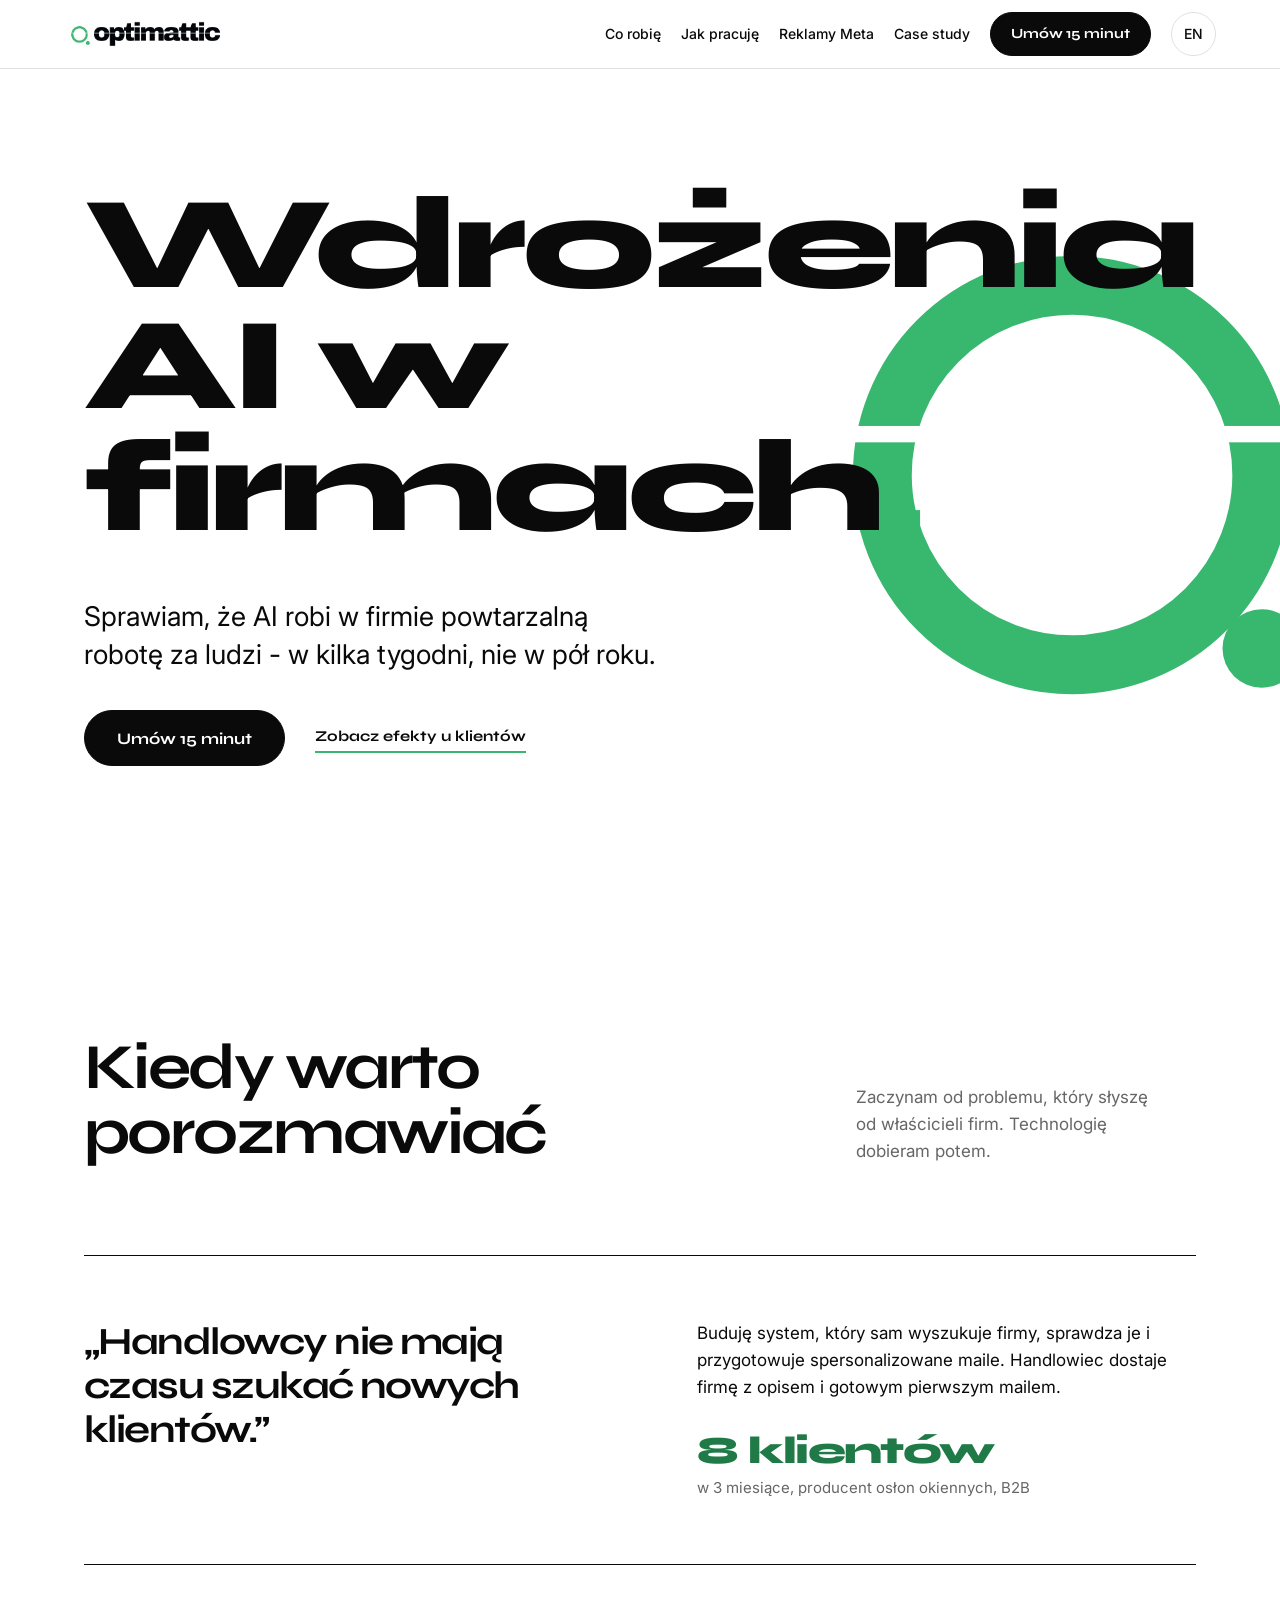
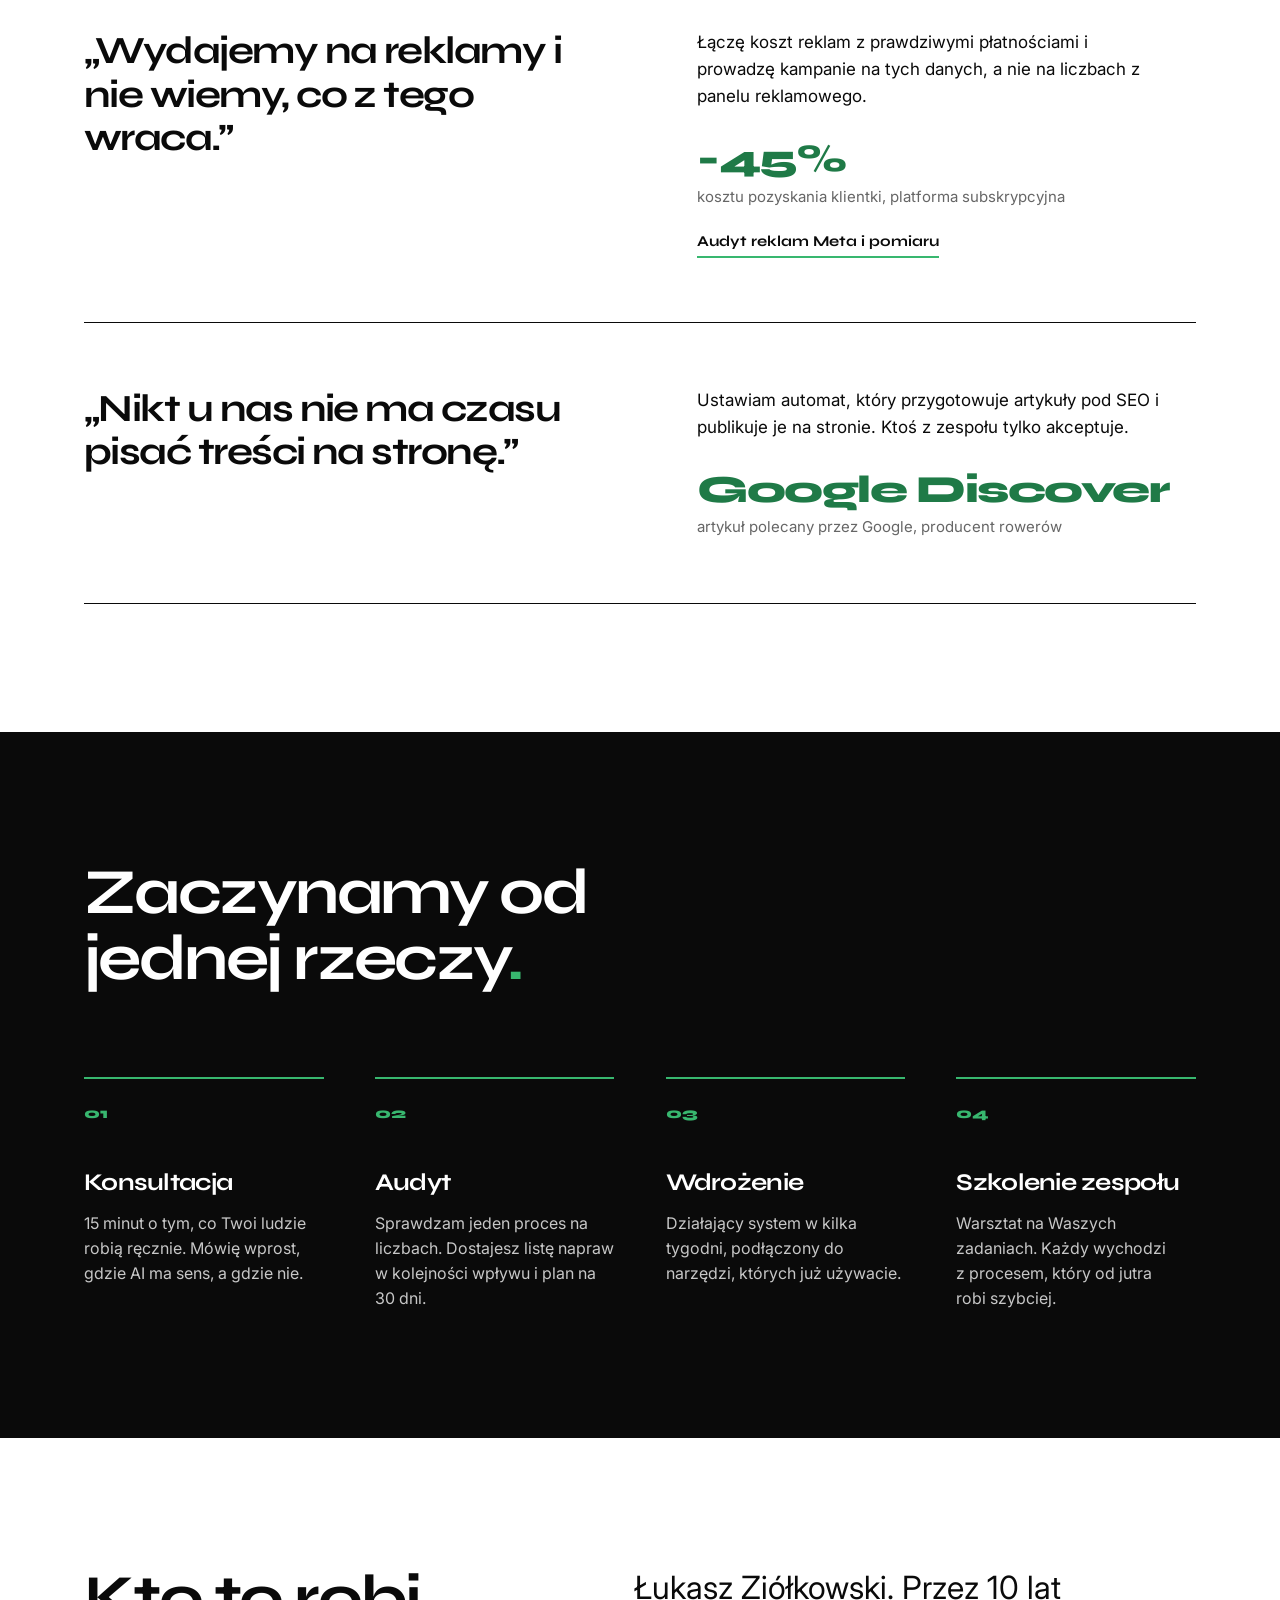
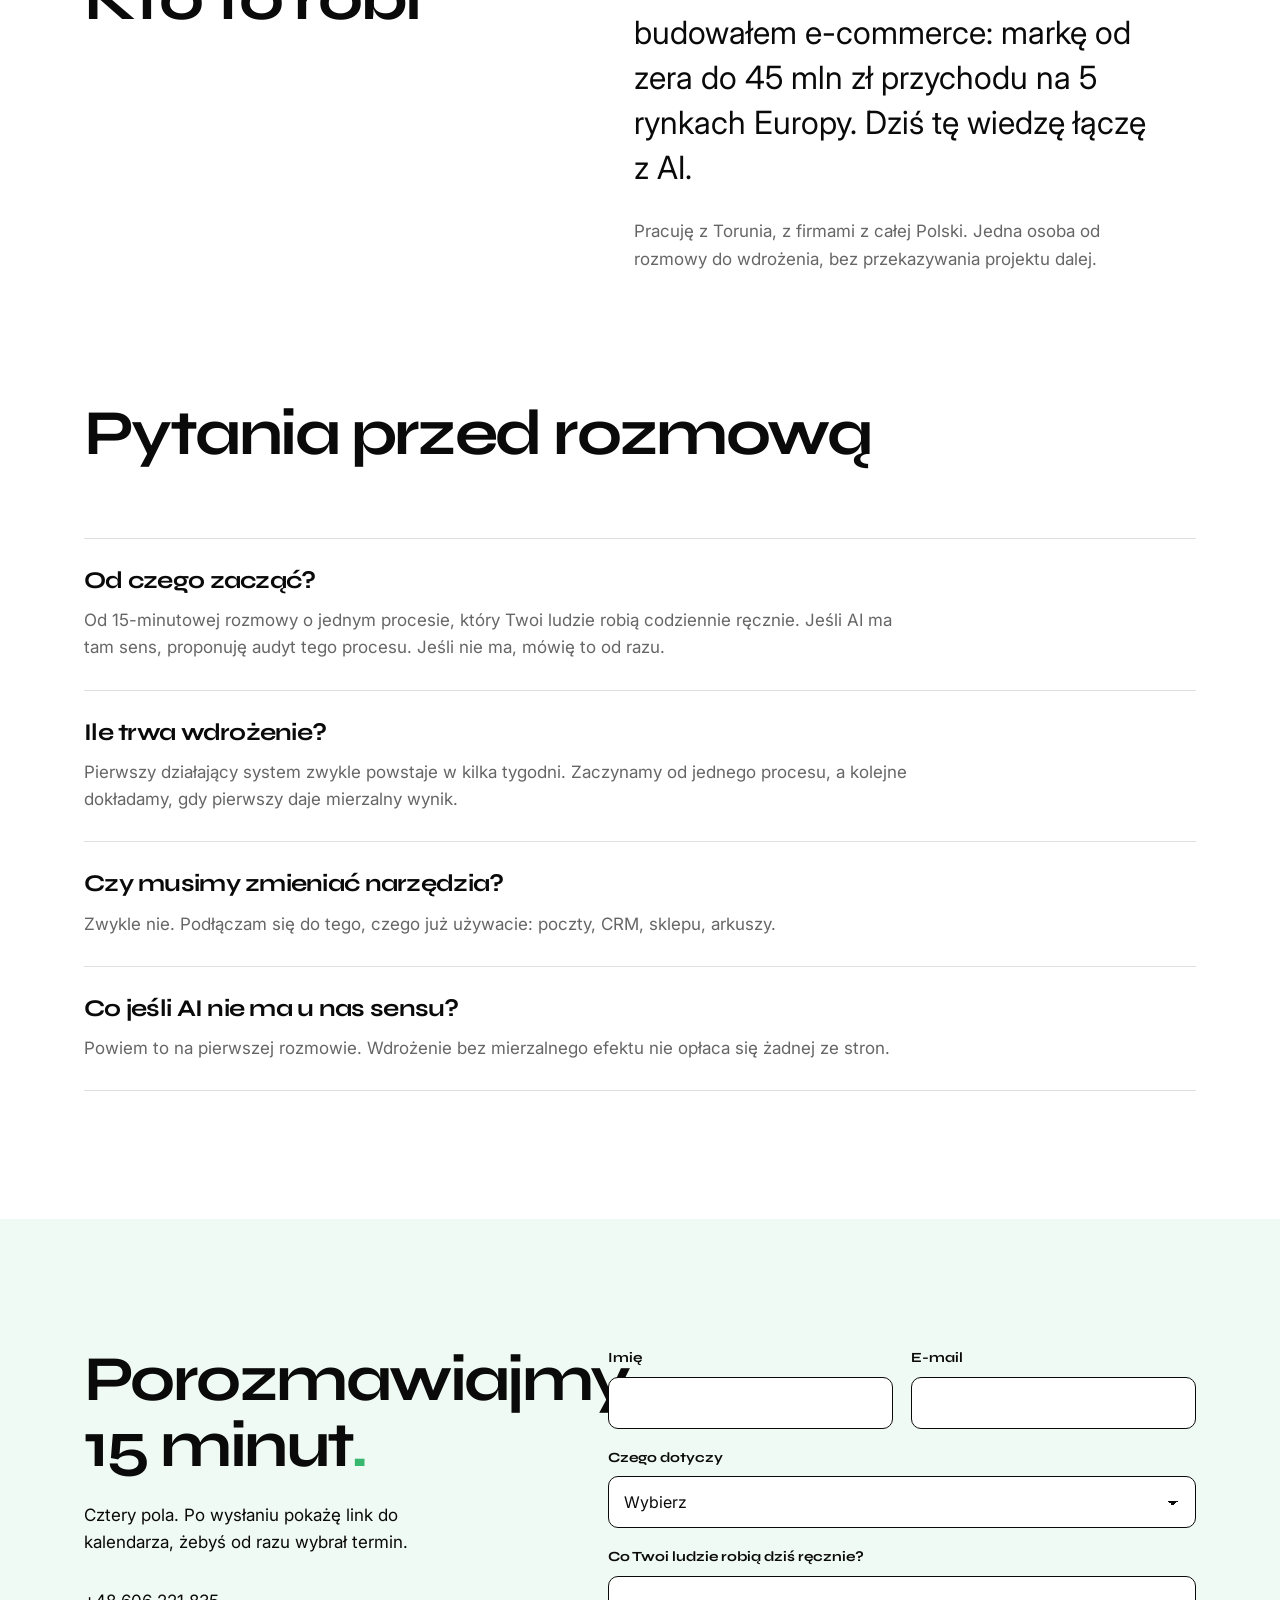
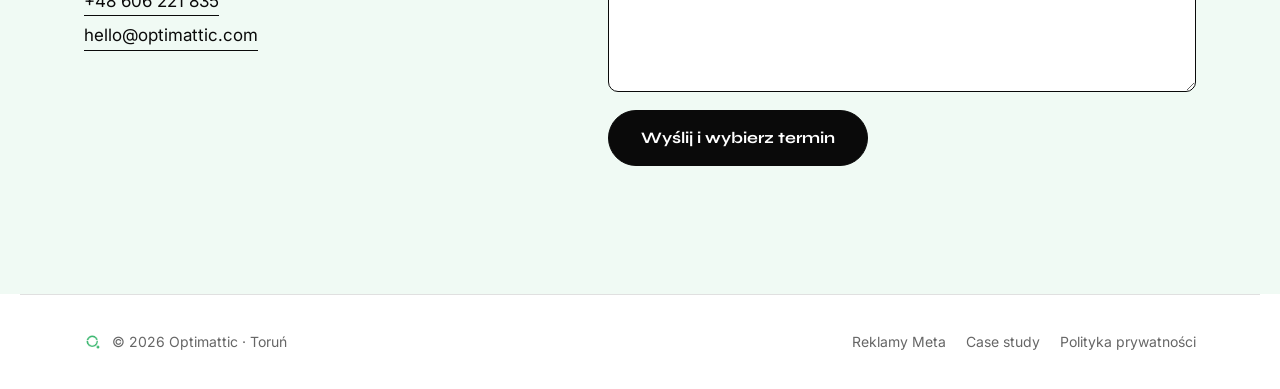
==== index.html @ 7e2a29b7 "fix: nagłówek mobilny w jednym wierszu Codex job 1102-122924-3e43 via codex-bridge" ====
<!DOCTYPE html>
<html lang="pl">
<head>
<meta charset="UTF-8">
<meta name="viewport" content="width=device-width, initial-scale=1, viewport-fit=cover">
<title>Optimattic - wdrożenia AI w firmach</title>
<meta name="description" content="Wdrożenia AI w polskich firmach: konsultacje, audyty, wdrożenia i szkolenia zespołów. AI robi powtarzalną robotę za ludzi - w kilka tygodni.">
<link rel="canonical" href="https://optimattic.com/">
<link rel="alternate" hreflang="pl" href="https://optimattic.com/">
<link rel="alternate" hreflang="x-default" href="https://optimattic.com/">
<link rel="alternate" hreflang="en" href="https://optimattic.com/en.html">
<meta property="og:title" content="Wdrożenia AI w firmach.">
<meta property="og:description" content="Wdrożenia AI w polskich firmach: konsultacje, audyty, wdrożenia i szkolenia zespołów. AI robi powtarzalną robotę za ludzi - w kilka tygodni.">
<meta property="og:url" content="https://optimattic.com/">
<meta property="og:type" content="website">
<meta property="og:image" content="https://optimattic.com/og-pl.png">
<meta property="og:image:width" content="1200">
<meta property="og:image:height" content="630">
<meta name="twitter:card" content="summary_large_image">
<link rel="icon" type="image/png" href="favicon.png">
<link rel="apple-touch-icon" href="apple-touch-icon.png">
<link rel="preconnect" href="https://fonts.googleapis.com">
<link rel="preconnect" href="https://fonts.gstatic.com" crossorigin>
<link href="https://fonts.googleapis.com/css2?family=Syne:wght@700;800&family=Inter:wght@400;500&display=swap" rel="stylesheet">
<script type="application/ld+json">
{"@context":"https://schema.org","@type":"ProfessionalService","name":"Optimattic","url":"https://optimattic.com/","email":"hello@optimattic.com","telephone":"+48606221835","address":{"@type":"PostalAddress","addressLocality":"Toruń","addressCountry":"PL"},"founder":{"@type":"Person","name":"Łukasz Ziółkowski"},"knowsAbout":["wdrożenia AI","automatyzacja procesów","pozyskiwanie klientów B2B","reklamy Meta","pomiar sprzedaży"],"areaServed":{"@type":"Country","name":"Polska"}}
</script>
<script type="application/ld+json">
{"@context":"https://schema.org","@type":"FAQPage","mainEntity":[{"@type":"Question","name":"Od czego zacząć?","acceptedAnswer":{"@type":"Answer","text":"Od 15-minutowej rozmowy o jednym procesie, który Twoi ludzie robią codziennie ręcznie. Jeśli AI ma tam sens, proponuję audyt tego procesu. Jeśli nie ma, mówię to od razu."}},{"@type":"Question","name":"Ile trwa wdrożenie?","acceptedAnswer":{"@type":"Answer","text":"Pierwszy działający system zwykle powstaje w kilka tygodni. Zaczynamy od jednego procesu, a kolejne dokładamy, gdy pierwszy daje mierzalny wynik."}},{"@type":"Question","name":"Czy musimy zmieniać narzędzia?","acceptedAnswer":{"@type":"Answer","text":"Zwykle nie. Podłączam się do tego, czego już używacie: poczty, CRM, sklepu, arkuszy."}},{"@type":"Question","name":"Co jeśli AI nie ma u nas sensu?","acceptedAnswer":{"@type":"Answer","text":"Powiem to na pierwszej rozmowie. Wdrożenie bez mierzalnego efektu nie opłaca się żadnej ze stron."}}]}
</script>
<style>
:root{--black:#0A0A0A;--green:#38B76F;--mint:#F0FAF4;--gray:#666666;--border:#E0E0E0;--white:#FFFFFF;--pad:clamp(20px,5vw,80px);--max:1240px;--ease:cubic-bezier(.22,.61,.36,1)}
*,*::before,*::after{box-sizing:border-box}
html{-webkit-text-size-adjust:100%}
body{margin:0;background:var(--white);color:var(--black);font-family:'Inter',system-ui,sans-serif;font-size:17px;line-height:1.6;-webkit-font-smoothing:antialiased}
img{max-width:100%;height:auto;display:block}
h1,h2,h3{font-family:'Syne',sans-serif;margin:0;letter-spacing:-.04em}h1,h2{text-wrap:balance}p{margin:0;text-wrap:pretty}
::selection{background:var(--green);color:var(--black)}
:focus-visible{outline:3px solid var(--black);outline-offset:4px}
.skip{position:absolute;left:-9999px;top:0;background:var(--black);color:var(--white);padding:12px 20px;z-index:100}.skip:focus{left:8px;top:8px}
.wrap{max-width:var(--max);margin:0 auto;padding-left:var(--pad);padding-right:var(--pad)}
.t-display{font-family:'Syne',sans-serif;font-weight:800;font-size:clamp(3.3rem,10.3vw,9.25rem);line-height:.92;letter-spacing:-.04em}
.t-head{font-family:'Syne',sans-serif;font-weight:700;font-size:clamp(2.3rem,5vw,4.5rem);line-height:1.02;letter-spacing:-.04em}
.t-sub{font-family:'Syne',sans-serif;font-weight:700;font-size:1.5rem;line-height:1.18;letter-spacing:-.03em}
.muted{color:var(--gray)}.section{padding-top:clamp(80px,10vw,144px);padding-bottom:clamp(80px,10vw,144px)}
#kiedy,#jak,#faq,#kontakt{scroll-margin-top:var(--header-height,96px)}
.nav{position:sticky;top:0;z-index:50;display:flex;align-items:center;justify-content:space-between;gap:16px;padding:12px var(--pad);background:rgba(255,255,255,.94);backdrop-filter:blur(8px);border-bottom:1px solid var(--border)}
.nav img{height:26px;width:auto}.nav__right{display:flex;align-items:center;justify-content:flex-end;flex-wrap:wrap;gap:8px 20px}.nav__links{display:contents}
.nav__link{color:var(--black);text-decoration:none;font-size:14px;font-weight:500;white-space:nowrap;transition:opacity .25s var(--ease),transform .25s var(--ease)}.nav__link:hover{opacity:.65;transform:translateY(-1px)}
.lang{display:inline-flex;align-items:center;justify-content:center;min-height:44px;min-width:44px;padding:0 12px;border:1px solid var(--border);border-radius:100px;color:var(--black);text-decoration:none;font-size:14px;font-weight:500;transition:opacity .25s var(--ease),transform .25s var(--ease)}.lang:hover{opacity:.65;transform:translateY(-1px)}
.btn{display:inline-flex;align-items:center;justify-content:center;min-height:56px;padding:12px 32px;border:1px solid var(--black);border-radius:100px;background:var(--black);color:var(--white);text-align:center;text-decoration:none;cursor:pointer;font-family:'Syne',sans-serif;font-weight:700;font-size:16px;line-height:1.2;transition:opacity .25s var(--ease),transform .25s var(--ease)}.btn:hover{opacity:.82;transform:translateY(-2px)}.btn:active{transform:translateY(0)}.btn--sm{min-height:44px;padding:8px 20px;font-size:14px;white-space:nowrap}
.textlink{display:inline-flex;align-items:center;gap:8px;color:var(--black);text-decoration:none;font-family:'Syne',sans-serif;font-weight:700;font-size:15px;border-bottom:2px solid var(--green);padding-bottom:3px;transition:opacity .25s var(--ease),transform .25s var(--ease)}.textlink:hover{opacity:.7;transform:translateY(-2px)}
.reveal{transition:opacity .5s var(--ease),transform .5s var(--ease)}.js .reveal.is-armed{opacity:0;transform:translateY(14px)}
.hero{position:relative;overflow-x:clip;min-height:760px;padding-top:clamp(72px,9vw,120px);padding-bottom:clamp(100px,11vw,150px)}.hero__mark{position:absolute;z-index:0;width:clamp(280px,46vw,680px);height:auto;right:-8vw;top:clamp(90px,10vw,140px);pointer-events:none}.hero__inner{position:relative;z-index:1}.hero h1{max-width:9.5ch;margin-bottom:clamp(28px,4vw,50px)}.hero h1 span,.dot-green{color:var(--green)}.hero__lead{font-size:clamp(1.3rem,2.4vw,1.7rem);line-height:1.4;max-width:34ch;margin-bottom:36px}.hero__actions{display:flex;align-items:center;flex-wrap:wrap;gap:20px 30px}
.section-heading{display:grid;grid-template-columns:minmax(0,1fr) minmax(220px,340px);gap:28px;align-items:end;margin-bottom:clamp(48px,7vw,90px)}.section-heading p{color:var(--gray);max-width:34ch}
.problem{display:grid;grid-template-columns:minmax(0,1.05fr) minmax(0,1fr);gap:clamp(24px,7vw,100px);padding:clamp(34px,5vw,64px) 0;border-top:1px solid var(--black)}.problem:last-child{border-bottom:1px solid var(--black)}.problem__quote{font-family:'Syne',sans-serif;font-weight:700;font-size:clamp(1.9rem,3vw,2.5rem);line-height:1.14;letter-spacing:-.04em;max-width:22ch}.problem__right p{max-width:53ch}.problem__number{display:block;margin-top:28px;color:#1F7A47;font-family:'Syne',sans-serif;font-size:clamp(2rem,3vw,2.5rem);font-weight:800;line-height:1.1;letter-spacing:-.04em}.problem__caption{display:block;margin-top:4px;color:var(--gray);font-size:15px}.problem .textlink{margin-top:20px}
.process{background:var(--black);color:var(--white)}.process :focus-visible{outline-color:var(--green)}.process h2{max-width:16ch;margin-bottom:clamp(48px,7vw,86px)}.steps{list-style:none;padding:0;margin:0;display:grid;grid-template-columns:repeat(auto-fit,minmax(min(100%,230px),1fr));gap:clamp(32px,4vw,54px)}.steps li{border-top:2px solid var(--green);padding-top:22px}.steps__num{display:block;color:var(--green);font-family:'Syne',sans-serif;font-size:15px;font-weight:800;margin-bottom:44px}.steps h3{margin-bottom:14px}.steps p{color:#C7C7C7;font-size:16px;line-height:1.55}
.about__grid{display:grid;grid-template-columns:minmax(0,.9fr) minmax(0,1.1fr);gap:clamp(32px,7vw,100px)}.about__lead{font-size:clamp(1.45rem,2.6vw,2rem);line-height:1.4;max-width:39ch}.about__detail{color:var(--gray);margin-top:28px;max-width:48ch}
.faq{padding-top:0}.faq h2{margin-bottom:clamp(44px,6vw,72px)}.faq__item{padding:28px 0;border-top:1px solid var(--border)}.faq__item:last-child{border-bottom:1px solid var(--border)}.faq__item h3{margin-bottom:12px}.faq__item p{max-width:76ch;color:var(--gray)}
.contact{background:var(--mint)}.contact__grid{display:grid;grid-template-columns:minmax(0,.85fr) minmax(0,1.15fr);gap:clamp(36px,7vw,100px)}.contact h2{max-width:12ch;margin-bottom:24px}.contact__intro{max-width:33ch;margin-bottom:32px}.contact__details{display:grid;gap:6px}.contact__details a{color:var(--black);text-decoration:none;width:max-content;border-bottom:1px solid var(--black)}
.form{display:grid;grid-template-columns:1fr 1fr;gap:18px}.field{display:grid;gap:7px;align-content:start}.field--full,.form-foot{grid-column:1/-1}.field label{font-family:'Syne',sans-serif;font-weight:700;font-size:14px}.field input,.field select,.field textarea{width:100%;min-height:52px;border:1px solid var(--black);border-radius:10px;background:var(--white);color:var(--black);font-family:'Inter',sans-serif;font-size:16px;padding:12px 15px}.field select{appearance:none;background-image:linear-gradient(45deg,transparent 50%,var(--black) 50%),linear-gradient(135deg,var(--black) 50%,transparent 50%);background-position:calc(100% - 22px) 24px,calc(100% - 17px) 24px;background-size:5px 5px,5px 5px;background-repeat:no-repeat;padding-right:36px}.field textarea{min-height:116px;resize:vertical}.field input:focus,.field select:focus,.field textarea:focus{outline:3px solid #1F7A47;outline-offset:2px}.field [aria-invalid="true"]{border-width:2px;border-color:#9B1C1C}.field-error{color:#9B1C1C;font-size:14px;line-height:1.35}.field-error:empty{display:none}.form-foot{display:flex;align-items:center;flex-wrap:wrap;gap:14px}.form-status{font-size:14px;color:var(--gray)}.form-status.err{color:var(--black);font-weight:500}.form-result{padding:30px;border:1px solid var(--border);border-radius:16px;background:var(--white)}.form-result p{margin-bottom:20px}[hidden]{display:none!important}
.footer{border-top:1px solid var(--border);padding:36px var(--pad);display:flex;flex-wrap:wrap;gap:18px;justify-content:space-between;align-items:center;max-width:var(--max);margin:0 auto}.footer__brand{display:flex;align-items:center;gap:10px}.footer img{height:18px}.footer span,.footer a{font-size:14px;color:var(--gray)}.footer a{text-decoration:none;transition:opacity .25s var(--ease),transform .25s var(--ease)}.footer a:hover{color:var(--black);opacity:.7;transform:translateY(-1px)}.footer__links{display:flex;flex-wrap:wrap;gap:20px}
@media(max-width:900px){.nav{flex-wrap:wrap}.nav__right{justify-content:flex-start}.hero{min-height:0}.hero__mark{opacity:.3}}
@media(max-width:700px){.section-heading,.problem,.about__grid,.contact__grid{grid-template-columns:1fr}.section-heading{gap:18px}.hero__mark{top:140px;right:-120px;opacity:.18}.form{grid-template-columns:1fr}.nav{flex-wrap:nowrap;gap:8px;padding:8px var(--pad)}.nav img{height:clamp(16px,4.8vw,20px)}.nav__right{flex-wrap:nowrap;gap:8px}.nav__links{display:none}#kiedy,#jak,#faq,#kontakt{scroll-margin-top:var(--header-height,61px)}}
@media(max-width:420px){.nav .btn--sm{padding:8px 10px;font-size:12px}.hero{padding-top:70px}.hero__actions .btn{width:100%}}
@media(prefers-reduced-motion:reduce){.reveal,.btn,.textlink,.nav__link,.lang,.footer a{transition:none!important;transform:none!important}.js .reveal.is-armed{opacity:1;transform:none}}
</style>
<script defer src="https://cloud.umami.is/script.js" data-website-id="dafa0028-72b2-44c8-8e10-4a8a624410fc"></script>
<script defer src="site.js"></script>
</head>
<body>
<a class="skip" href="#main">Przejdź do treści</a>
<nav class="nav" aria-label="Główna">
  <a href="index.html" aria-label="Optimattic - strona główna"><img src="logo.png" alt="Optimattic" width="500" height="80"></a>
  <div class="nav__right">
    <div class="nav__links">
      <a class="nav__link" href="#kiedy">Co robię</a>
      <a class="nav__link" href="#jak">Jak pracuję</a>
      <a class="nav__link" href="meta.html">Reklamy Meta</a>
      <a class="nav__link" href="case.html">Case study</a>
    </div>
    <a class="btn btn--sm" href="https://calendar.app.google/GWuQbhH2p4hGBfy58" data-booking-url data-umami-event="booking-click" target="_blank" rel="noopener">Umów 15 minut</a>
    <a class="lang" href="en.html" hreflang="en" aria-label="English version">EN</a>
  </div>
</nav>
<main id="main">
<section class="hero" aria-labelledby="hero-title">
  <svg class="hero__mark" viewBox="0 0 180 180" aria-hidden="true" focusable="false"><circle cx="85" cy="85" r="58" fill="none" stroke="#38B76F" stroke-width="18"/><rect x="15" y="70" width="30" height="5" fill="#FFFFFF"/><rect x="125" y="70" width="30" height="5" fill="#FFFFFF"/><circle cx="143" cy="138" r="12" fill="#38B76F"/></svg>
  <div class="wrap hero__inner">
    <h1 class="t-display" id="hero-title">Wdrożenia AI w firmach<span>.</span></h1>
    <p class="hero__lead">Sprawiam, że AI robi w firmie powtarzalną robotę za ludzi - w kilka tygodni, nie w pół roku.</p>
    <div class="hero__actions"><a class="btn" href="https://calendar.app.google/GWuQbhH2p4hGBfy58" data-booking-url data-umami-event="booking-click" target="_blank" rel="noopener">Umów 15 minut</a><a class="textlink" href="#kiedy">Zobacz efekty u klientów</a></div>
  </div>
</section>
<section class="section wrap" id="kiedy" aria-labelledby="kiedy-title">
  <div class="section-heading reveal"><h2 class="t-head" id="kiedy-title">Kiedy warto porozmawiać</h2><p>Zaczynam od problemu, który słyszę od właścicieli firm. Technologię dobieram potem.</p></div>
  <div class="problem reveal"><h3 class="problem__quote">„Handlowcy nie mają czasu szukać nowych klientów.”</h3><div class="problem__right"><p>Buduję system, który sam wyszukuje firmy, sprawdza je i przygotowuje spersonalizowane maile. Handlowiec dostaje firmę z opisem i gotowym pierwszym mailem.</p><strong class="problem__number">8 klientów</strong><span class="problem__caption">w 3 miesiące, producent osłon okiennych, B2B</span></div></div>
  <div class="problem reveal"><h3 class="problem__quote">„Wydajemy na reklamy i nie wiemy, co z tego wraca.”</h3><div class="problem__right"><p>Łączę koszt reklam z prawdziwymi płatnościami i prowadzę kampanie na tych danych, a nie na liczbach z panelu reklamowego.</p><strong class="problem__number">-45%</strong><span class="problem__caption">kosztu pozyskania klientki, platforma subskrypcyjna</span><a class="textlink" href="marketing.html#audyt" data-umami-event="audit-scope">Audyt reklam Meta i pomiaru</a></div></div>
  <div class="problem reveal"><h3 class="problem__quote">„Nikt u nas nie ma czasu pisać treści na stronę.”</h3><div class="problem__right"><p>Ustawiam automat, który przygotowuje artykuły pod SEO i publikuje je na stronie. Ktoś z zespołu tylko akceptuje.</p><strong class="problem__number">Google Discover</strong><span class="problem__caption">artykuł polecany przez Google, producent rowerów</span></div></div>
</section>
<section class="section process" id="jak" aria-labelledby="jak-title"><div class="wrap"><h2 class="t-head reveal" id="jak-title">Zaczynamy od jednej rzeczy<span class="dot-green">.</span></h2><ol class="steps"><li class="reveal"><span class="steps__num">01</span><h3 class="t-sub">Konsultacja</h3><p>15 minut o tym, co Twoi ludzie robią ręcznie. Mówię wprost, gdzie AI ma sens, a gdzie nie.</p></li><li class="reveal"><span class="steps__num">02</span><h3 class="t-sub">Audyt</h3><p>Sprawdzam jeden proces na liczbach. Dostajesz listę napraw w kolejności wpływu i plan na 30 dni.</p></li><li class="reveal"><span class="steps__num">03</span><h3 class="t-sub">Wdrożenie</h3><p>Działający system w kilka tygodni, podłączony do narzędzi, których już używacie.</p></li><li class="reveal"><span class="steps__num">04</span><h3 class="t-sub">Szkolenie zespołu</h3><p>Warsztat na Waszych zadaniach. Każdy wychodzi z procesem, który od jutra robi szybciej.</p></li></ol></div></section>
<section class="section wrap about" aria-labelledby="about-title"><div class="about__grid reveal"><h2 class="t-head" id="about-title">Kto to robi</h2><div><p class="about__lead">Łukasz Ziółkowski. Przez 10 lat budowałem e-commerce: markę od zera do 45 mln zł przychodu na 5 rynkach Europy. Dziś tę wiedzę łączę z AI.</p><p class="about__detail">Pracuję z Torunia, z firmami z całej Polski. Jedna osoba od rozmowy do wdrożenia, bez przekazywania projektu dalej.</p></div></div></section>
<section class="section wrap faq" id="faq" aria-labelledby="faq-title"><h2 class="t-head reveal" id="faq-title">Pytania przed rozmową</h2><div class="faq__item reveal"><h3 class="t-sub">Od czego zacząć?</h3><p>Od 15-minutowej rozmowy o jednym procesie, który Twoi ludzie robią codziennie ręcznie. Jeśli AI ma tam sens, proponuję audyt tego procesu. Jeśli nie ma, mówię to od razu.</p></div><div class="faq__item reveal"><h3 class="t-sub">Ile trwa wdrożenie?</h3><p>Pierwszy działający system zwykle powstaje w kilka tygodni. Zaczynamy od jednego procesu, a kolejne dokładamy, gdy pierwszy daje mierzalny wynik.</p></div><div class="faq__item reveal"><h3 class="t-sub">Czy musimy zmieniać narzędzia?</h3><p>Zwykle nie. Podłączam się do tego, czego już używacie: poczty, CRM, sklepu, arkuszy.</p></div><div class="faq__item reveal"><h3 class="t-sub">Co jeśli AI nie ma u nas sensu?</h3><p>Powiem to na pierwszej rozmowie. Wdrożenie bez mierzalnego efektu nie opłaca się żadnej ze stron.</p></div></section>
<section class="section contact" id="kontakt" aria-labelledby="kontakt-title"><div class="wrap contact__grid"><div class="reveal"><h2 class="t-head" id="kontakt-title">Porozmawiajmy 15 minut<span class="dot-green">.</span></h2><p class="contact__intro form-intro">Cztery pola. Po wysłaniu pokażę link do kalendarza, żebyś od razu wybrał termin.</p><div class="contact__details"><a href="tel:+48606221835">+48 606 221 835</a><a href="mailto:hello@optimattic.com">hello@optimattic.com</a></div></div><div class="reveal"><form class="form" method="POST" action="https://formspree.io/f/mykjnzey"><input type="hidden" name="_subject" value="Optimattic - zapytanie ze strony głównej"><div class="field"><label for="name">Imię</label><input type="text" id="name" name="name" required autocomplete="given-name" aria-describedby="name-error"><span class="field-error" role="alert" id="name-error"></span></div><div class="field"><label for="email">E-mail</label><input type="email" id="email" name="email" required autocomplete="email" inputmode="email" aria-describedby="email-error"><span class="field-error" role="alert" id="email-error"></span></div><div class="field field--full"><label for="topic">Czego dotyczy</label><select id="topic" name="topic" required aria-describedby="topic-error"><option value="" disabled selected>Wybierz</option><option>Pozyskiwanie klientów B2B</option><option>Reklamy i pomiar sprzedaży</option><option>Treści i marketing</option><option>Szkolenie zespołu</option><option>Jeszcze nie wiem</option></select><span class="field-error" role="alert" id="topic-error"></span></div><div class="field field--full"><label for="manual">Co Twoi ludzie robią dziś ręcznie?</label><textarea id="manual" name="manual" rows="3"></textarea></div><div class="form-foot"><button type="submit" class="btn">Wyślij i wybierz termin</button><p class="form-status" role="status" aria-live="polite"></p></div><input type="hidden" name="utm_source" value=""><input type="hidden" name="utm_medium" value=""><input type="hidden" name="utm_campaign" value=""><input type="hidden" name="utm_content" value=""><input type="hidden" name="utm_term" value=""><input type="hidden" name="strona" value=""></form><div class="form-result" tabindex="-1" hidden><p>Dziękuję za wiadomość. Wybierz termin 15-minutowej rozmowy w kalendarzu.</p><a class="btn" href="https://calendar.app.google/GWuQbhH2p4hGBfy58" data-booking-url data-umami-event="booking-click" target="_blank" rel="noopener">Wybierz termin</a></div></div></div></section>
</main>
<footer class="footer"><div class="footer__brand"><img src="favicon.png" alt="" width="18" height="18"><span>© 2026 Optimattic · Toruń</span></div><div class="footer__links"><a href="meta.html">Reklamy Meta</a><a href="case.html">Case study</a><a href="polityka-prywatnosci-aplikacji.html">Polityka prywatności</a></div></footer>
<script>
document.documentElement.classList.add('js');
(function(){
  var header = document.querySelector('.nav');
  if(header){
    var setHeaderHeight = function(){document.documentElement.style.setProperty('--header-height',header.getBoundingClientRect().height+'px');};
    setHeaderHeight();
    if('ResizeObserver' in window) new ResizeObserver(setHeaderHeight).observe(header);
    else window.addEventListener('resize',setHeaderHeight);
  }
  var bookingUrl = typeof BOOKING_URL !== 'undefined' ? BOOKING_URL : 'https://calendar.app.google/GWuQbhH2p4hGBfy58';
  var form = document.querySelector('.form');
  if(form){
    try{
      var keys = ['utm_source','utm_medium','utm_campaign','utm_content','utm_term'];
      var qs = new URLSearchParams(window.location.search), saved = null;
      var hasUtm = keys.some(function(k){ return qs.has(k); });
      if(hasUtm){
        saved = {};
        keys.forEach(function(k){ saved[k] = (qs.get(k) || '').slice(0,200); });
        try{ sessionStorage.setItem('optimattic_utm', JSON.stringify(saved)); }catch(storageError){}
      }else{
        try{ saved = JSON.parse(sessionStorage.getItem('optimattic_utm') || 'null'); }catch(storageError){}
      }
      keys.forEach(function(k){
        var field = form.querySelector('input[name="'+k+'"]');
        if(field) field.value = saved && typeof saved[k] === 'string' ? saved[k] : '';
      });
      var pathField = form.querySelector('input[name="strona"]');
      if(pathField) pathField.value = window.location.pathname;
    }catch(e){}
    function setFieldError(field){
      var message = field.validity.valueMissing ? 'Wypełnij to pole.' : field.validity.typeMismatch ? 'Podaj poprawny adres e-mail.' : field.validationMessage;
      field.setAttribute('aria-invalid','true');
      var error = document.getElementById(field.id+'-error');
      if(error) error.textContent = message;
    }
    form.addEventListener('invalid',function(e){setFieldError(e.target);},{capture:true});
    function clearFieldError(e){
      var field=e.target;
      if(field.validity && field.validity.valid){
        field.removeAttribute('aria-invalid');
        var error=document.getElementById(field.id+'-error');
        if(error) error.textContent='';
      }
    }
    form.addEventListener('input',clearFieldError);
    form.addEventListener('change',clearFieldError);
    form.addEventListener('submit',function(e){
      e.preventDefault();
      var btn=form.querySelector('button[type=submit]'), status=form.querySelector('.form-status'), label=btn.textContent;
      var result=document.querySelector('.form-result'), formIntro=document.querySelector('.form-intro');
      btn.disabled=true;btn.textContent='Wysyłanie...';status.className='form-status';status.textContent='';
      fetch(form.action,{method:'POST',body:new FormData(form),headers:{Accept:'application/json'}})
        .then(function(res){
          if(res.ok){
            form.reset();form.hidden=true;
            if(formIntro) formIntro.hidden=true;
            if(result){result.hidden=false;result.scrollIntoView({block:'center'});result.focus({preventScroll:true});}
            if(window.umami && typeof window.umami.track==='function') window.umami.track('form-submit-ok');
          }else{
            status.classList.add('err');
            status.innerHTML='Nie udało się wysłać. Napisz na <a href="mailto:hello@optimattic.com">hello@optimattic.com</a> albo <a href="'+bookingUrl+'" data-umami-event="booking-click" target="_blank" rel="noopener">wybierz termin w kalendarzu</a>.';
          }
        })
        .catch(function(){
          status.classList.add('err');
          status.innerHTML='Nie udało się wysłać. Napisz na <a href="mailto:hello@optimattic.com">hello@optimattic.com</a> albo <a href="'+bookingUrl+'" data-umami-event="booking-click" target="_blank" rel="noopener">wybierz termin w kalendarzu</a>.';
        })
        .then(function(){btn.disabled=false;btn.textContent=label;});
    });
  }
  if(!('IntersectionObserver' in window) || window.matchMedia('(prefers-reduced-motion: reduce)').matches) return;
  var targets=[].slice.call(document.querySelectorAll('.reveal'));
  targets.forEach(function(el){if(el.getBoundingClientRect().top>window.innerHeight*.9) el.classList.add('is-armed');});
  var observer=new IntersectionObserver(function(entries){entries.forEach(function(entry){if(entry.isIntersecting || entry.boundingClientRect.top<0){entry.target.classList.remove('is-armed');observer.unobserve(entry.target);}});},{threshold:.15,rootMargin:'0px 0px -8% 0px'});
  targets.forEach(function(el){observer.observe(el);});
  window.setTimeout(function(){targets.forEach(function(el){el.classList.remove('is-armed');});},4000);
  window.addEventListener('hashchange',function(){targets.forEach(function(el){el.classList.remove('is-armed');});});
})();
</script>
</body>
</html>
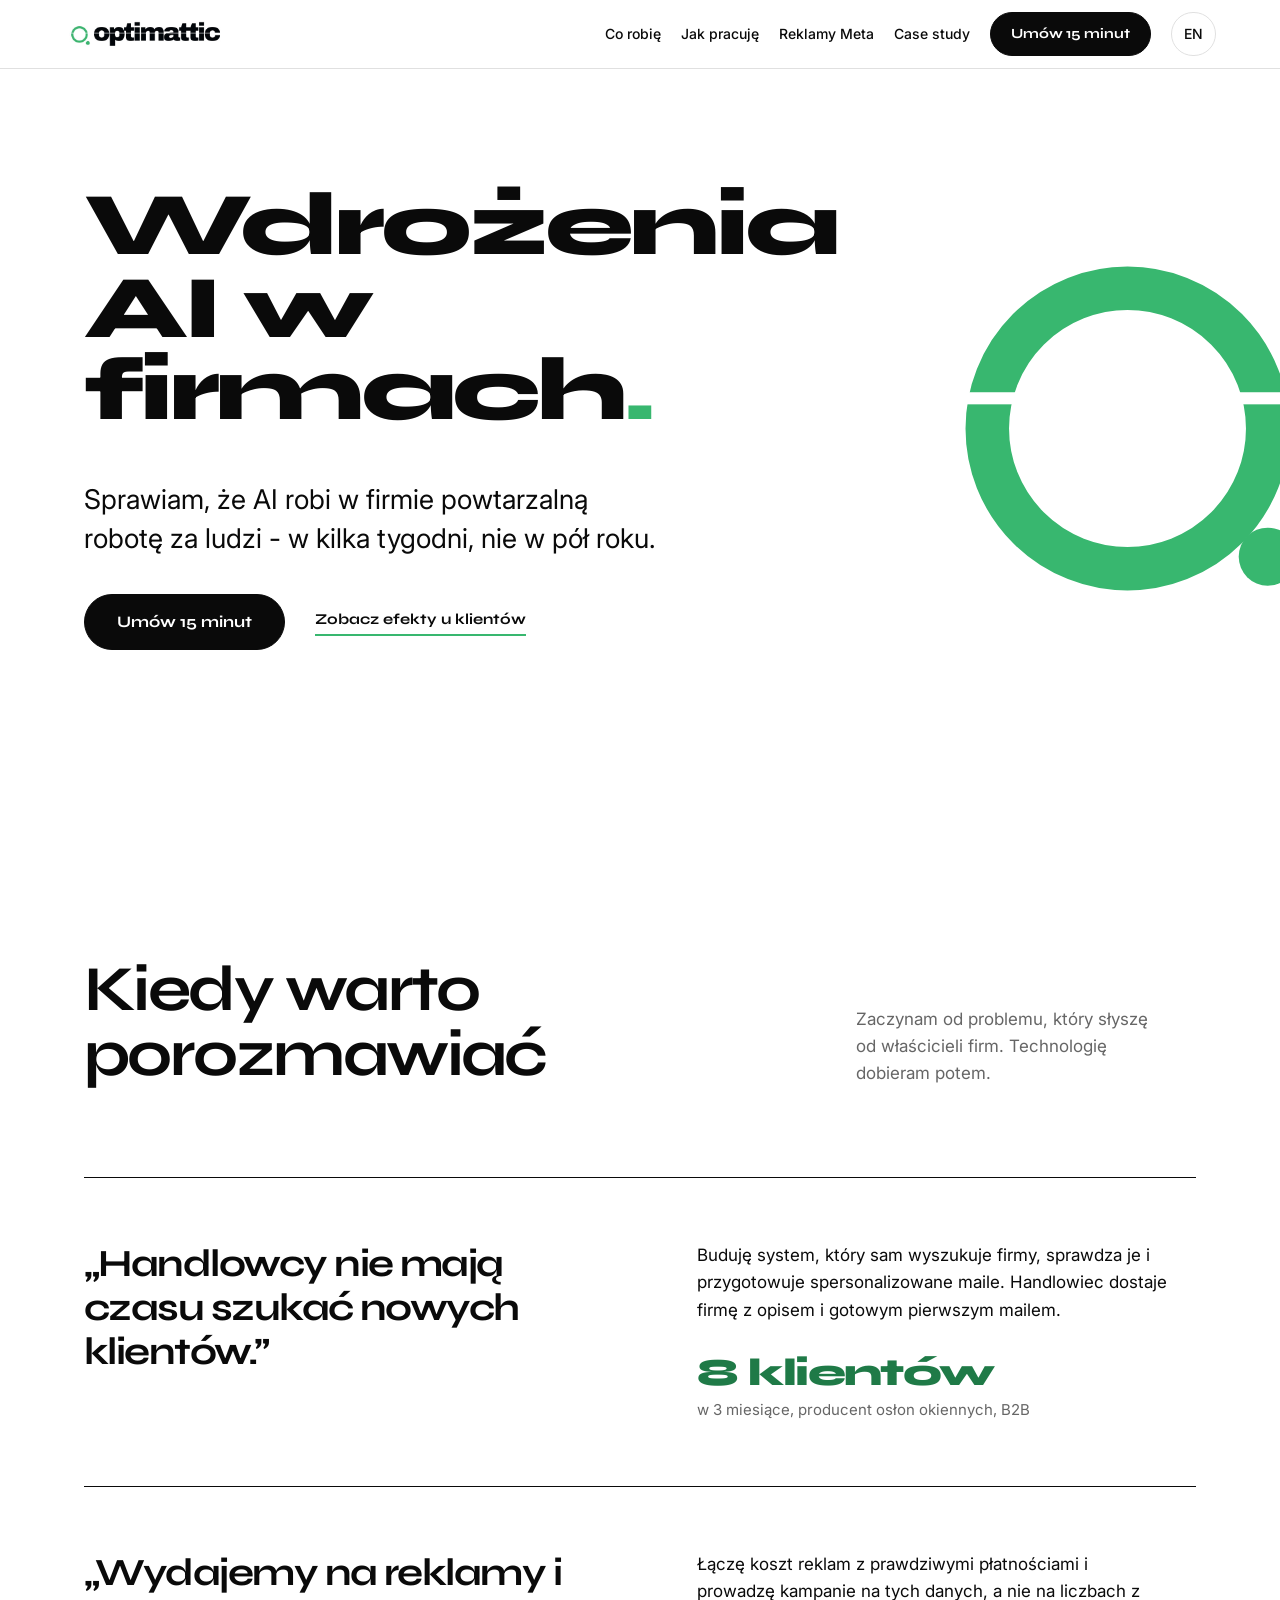
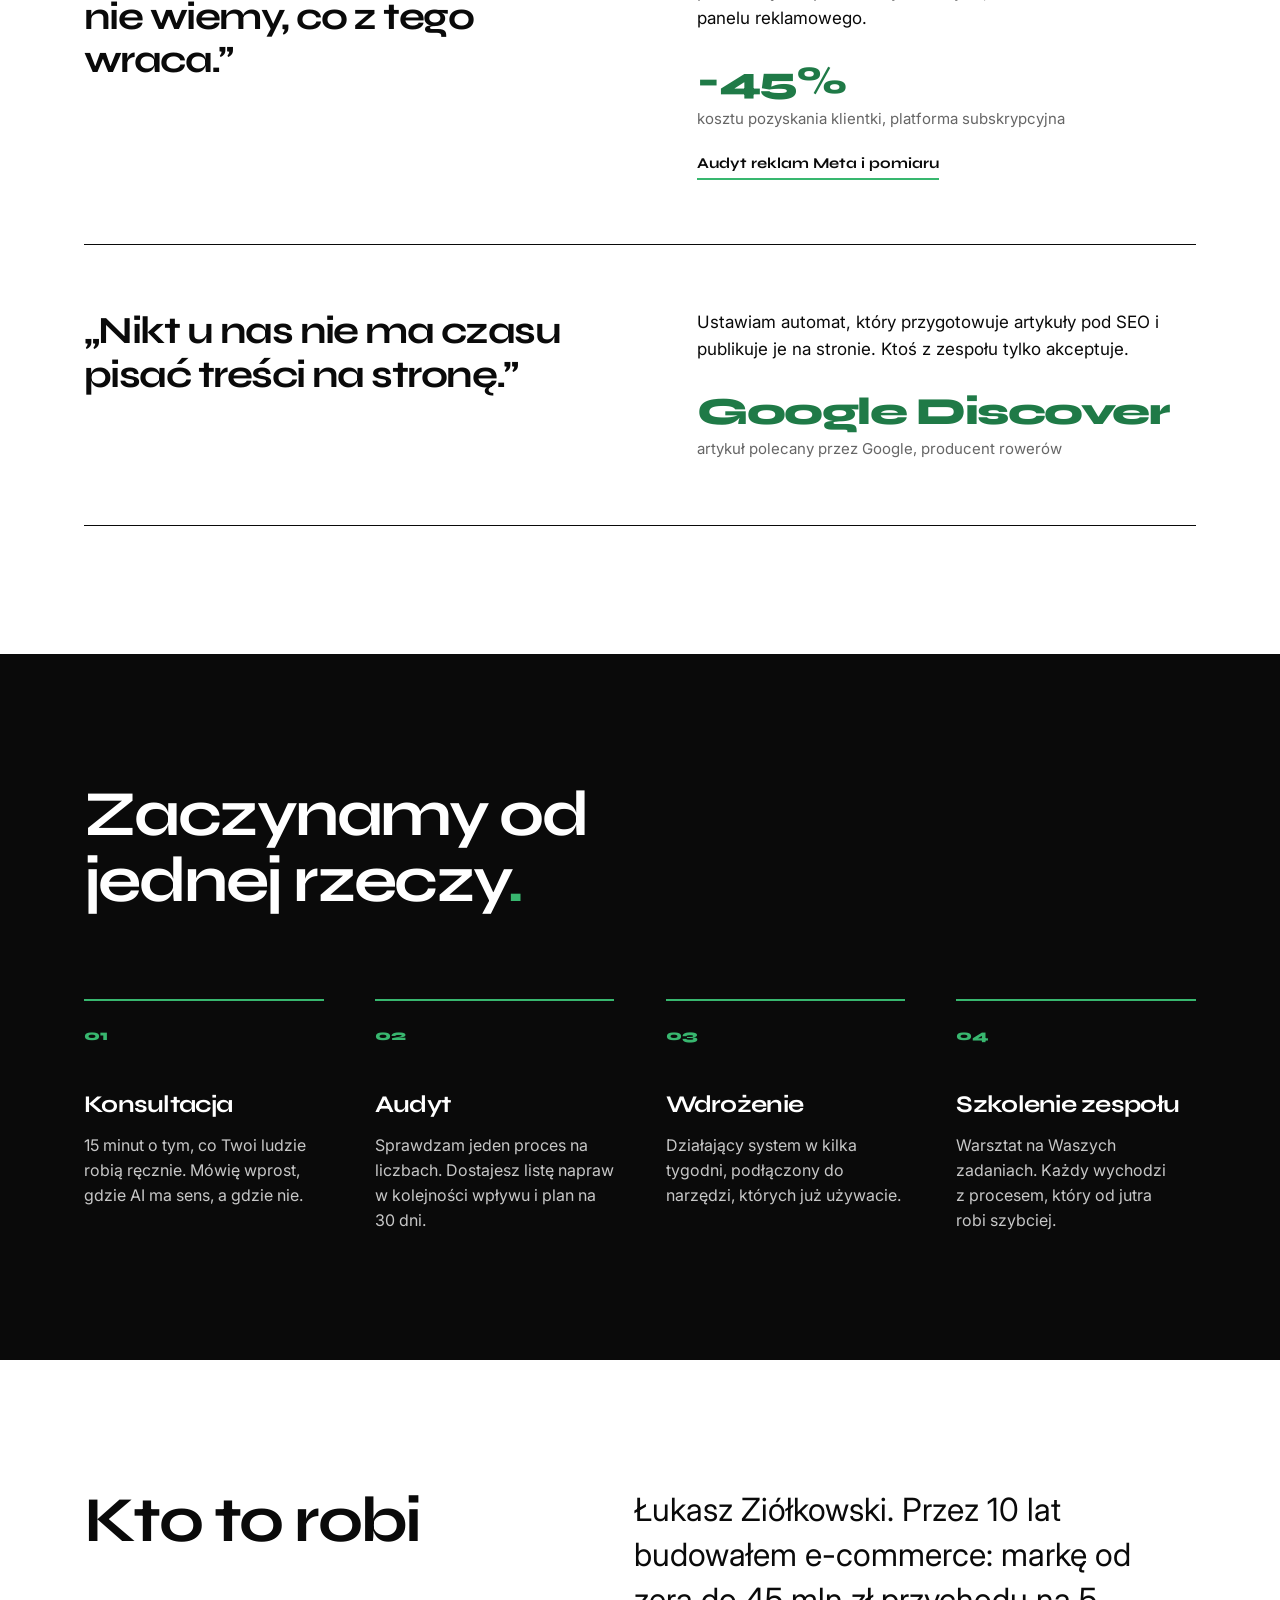
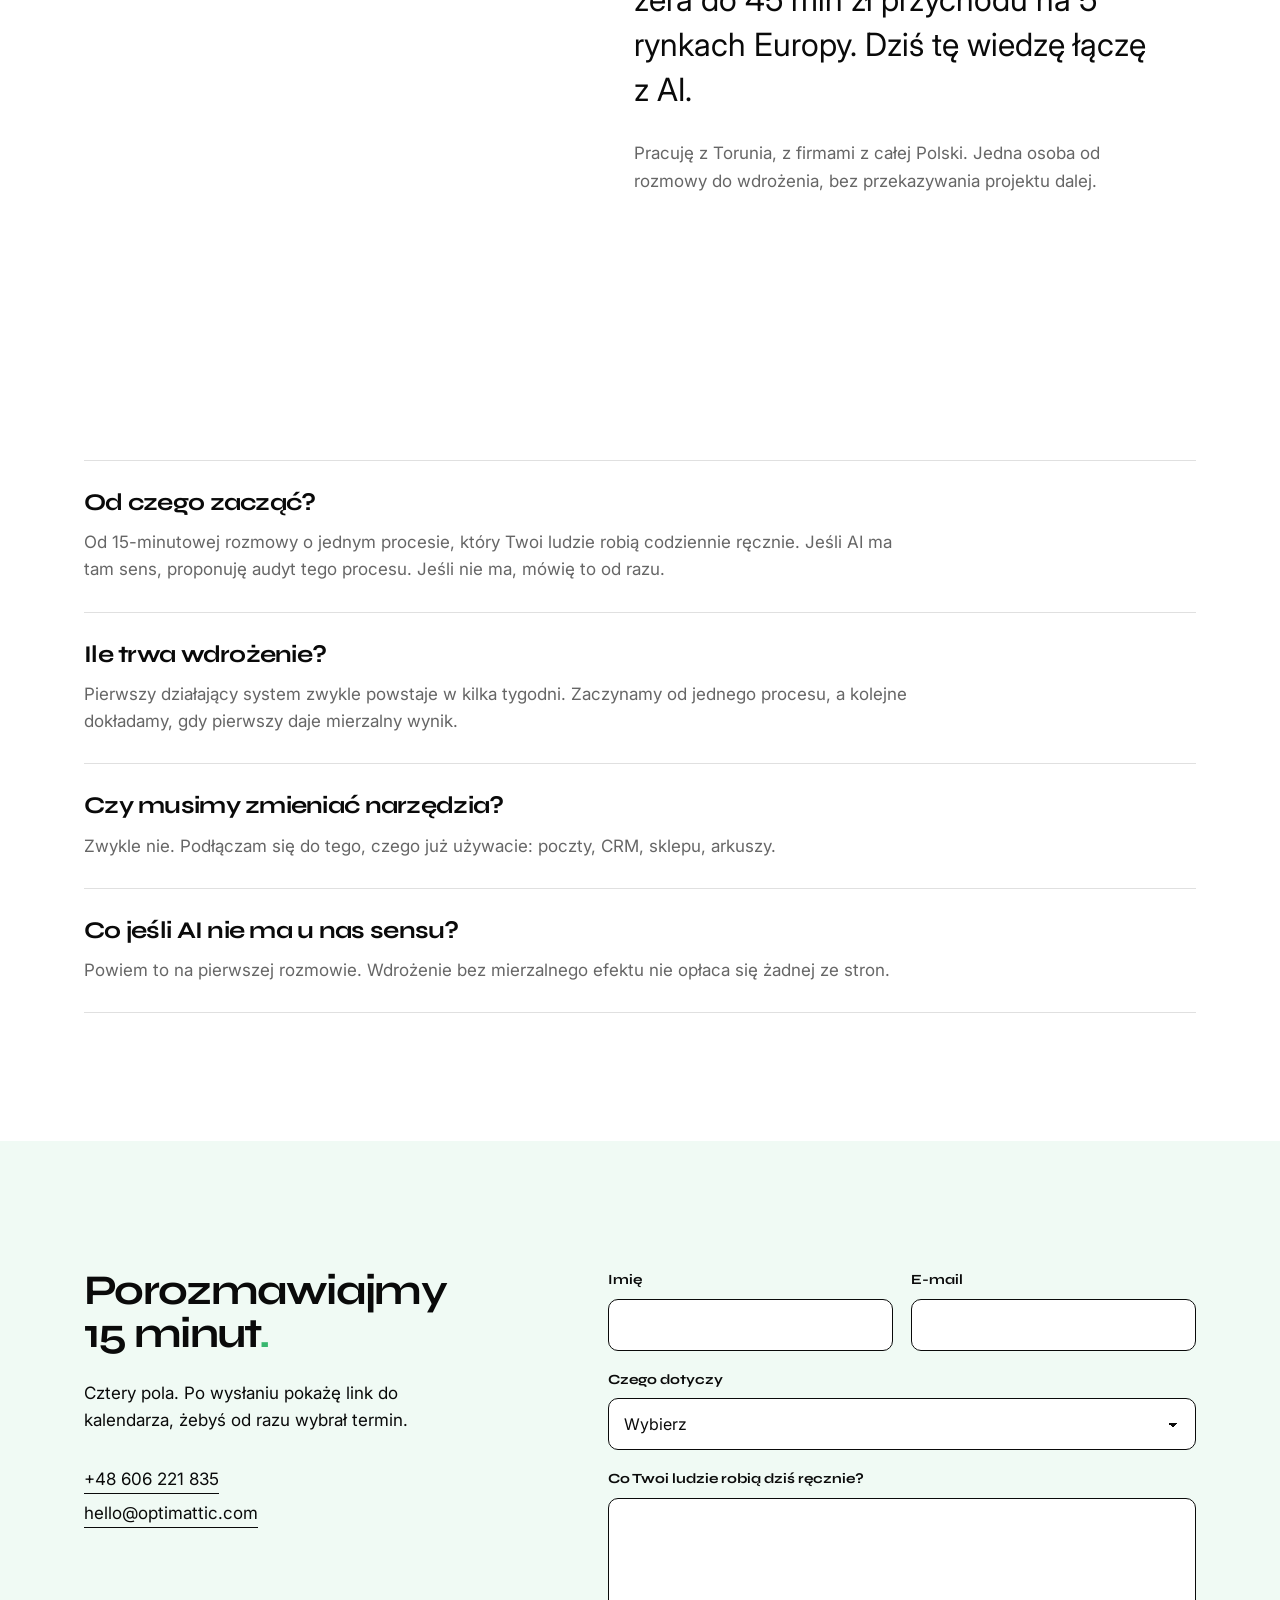
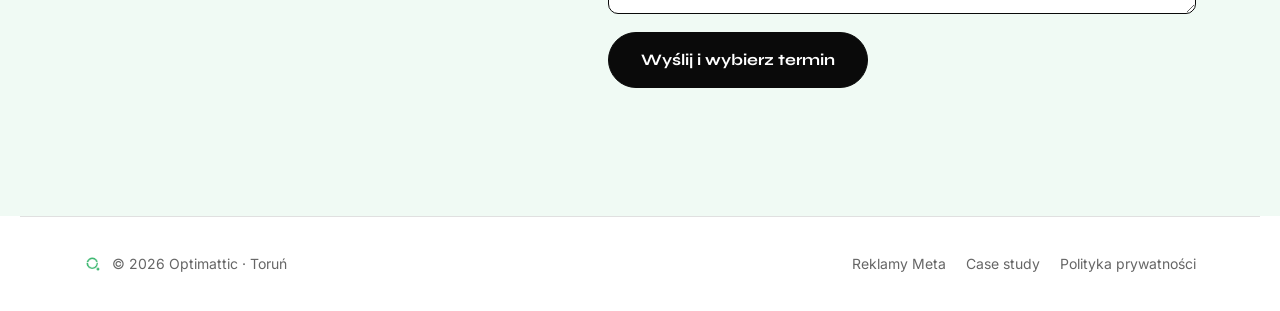
==== commit 31772eb8: "fix: nagłówki mieszczą się na telefonie i nie nachodzą na znak Codex job 1102-133322-7917 via codex-" ====
--- a/index.html
+++ b/index.html
@@ -64,6 +64,12 @@
 @media(max-width:700px){.section-heading,.problem,.about__grid,.contact__grid{grid-template-columns:1fr}.section-heading{gap:18px}.hero__mark{top:140px;right:-120px;opacity:.18}.form{grid-template-columns:1fr}.nav{flex-wrap:nowrap;gap:8px;padding:8px var(--pad)}.nav img{height:clamp(16px,4.8vw,20px)}.nav__right{flex-wrap:nowrap;gap:8px}.nav__links{display:none}#kiedy,#jak,#faq,#kontakt{scroll-margin-top:var(--header-height,61px)}}
 @media(max-width:420px){.nav .btn--sm{padding:8px 10px;font-size:12px}.hero{padding-top:70px}.hero__actions .btn{width:100%}}
 @media(prefers-reduced-motion:reduce){.reveal,.btn,.textlink,.nav__link,.lang,.footer a{transition:none!important;transform:none!important}.js .reveal.is-armed{opacity:1;transform:none}}
+/* fix: dopasowanie naglowkow do szerokosci (Syne 800: "Wdrożenia" = ok. 8,41em) */
+h1,h2,h3{overflow-wrap:break-word}
+.hero h1{max-width:8.7em}.hero .t-display{font-size:clamp(2rem,7vw,7rem)}
+.hero__mark{width:clamp(240px,34vw,560px);right:-6vw;top:clamp(110px,12vw,170px)}
+.contact h2{max-width:none;font-size:clamp(1.9rem,3.3vw,2.875rem)}
+@media(max-width:700px){.hero .t-display{font-size:10.2vw}.hero__mark{top:140px;right:-120px;width:clamp(240px,60vw,320px)}}
 </style>
 <script defer src="https://cloud.umami.is/script.js" data-website-id="dafa0028-72b2-44c8-8e10-4a8a624410fc"></script>
 <script defer src="site.js"></script>
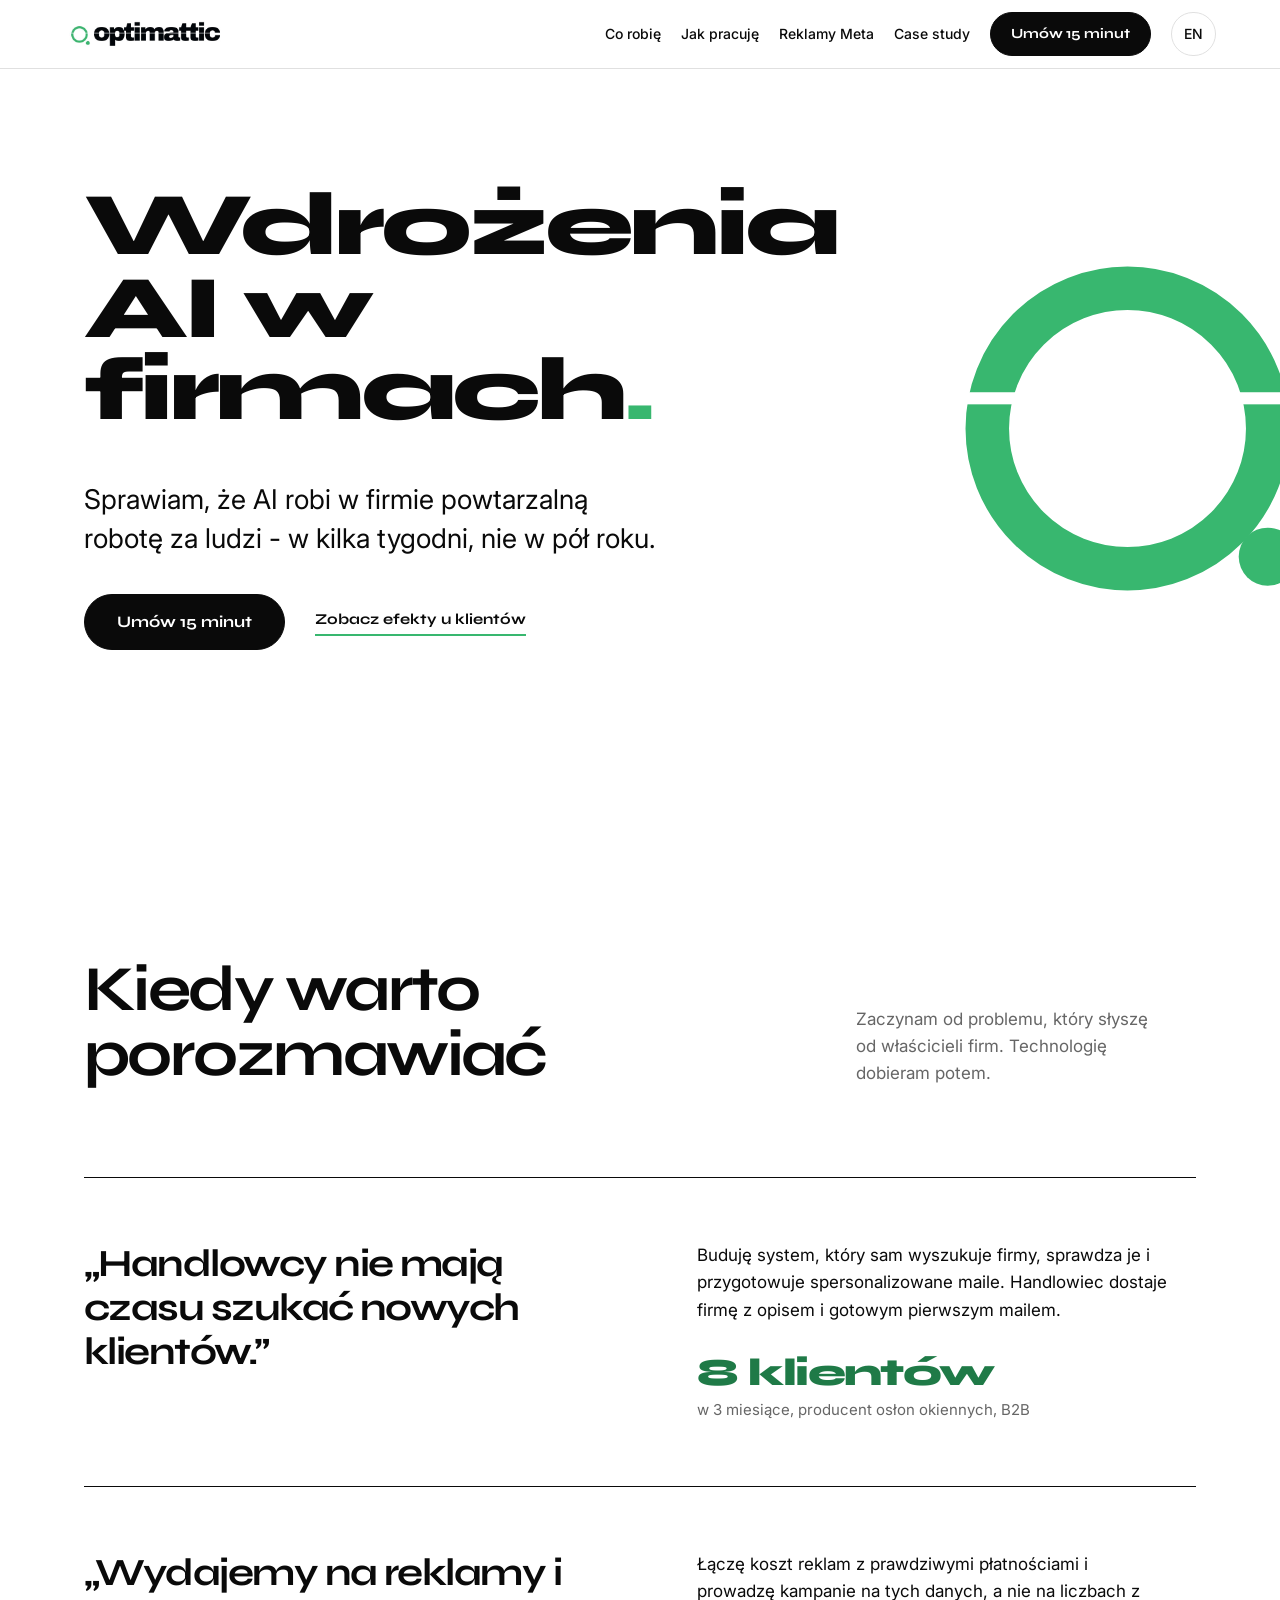
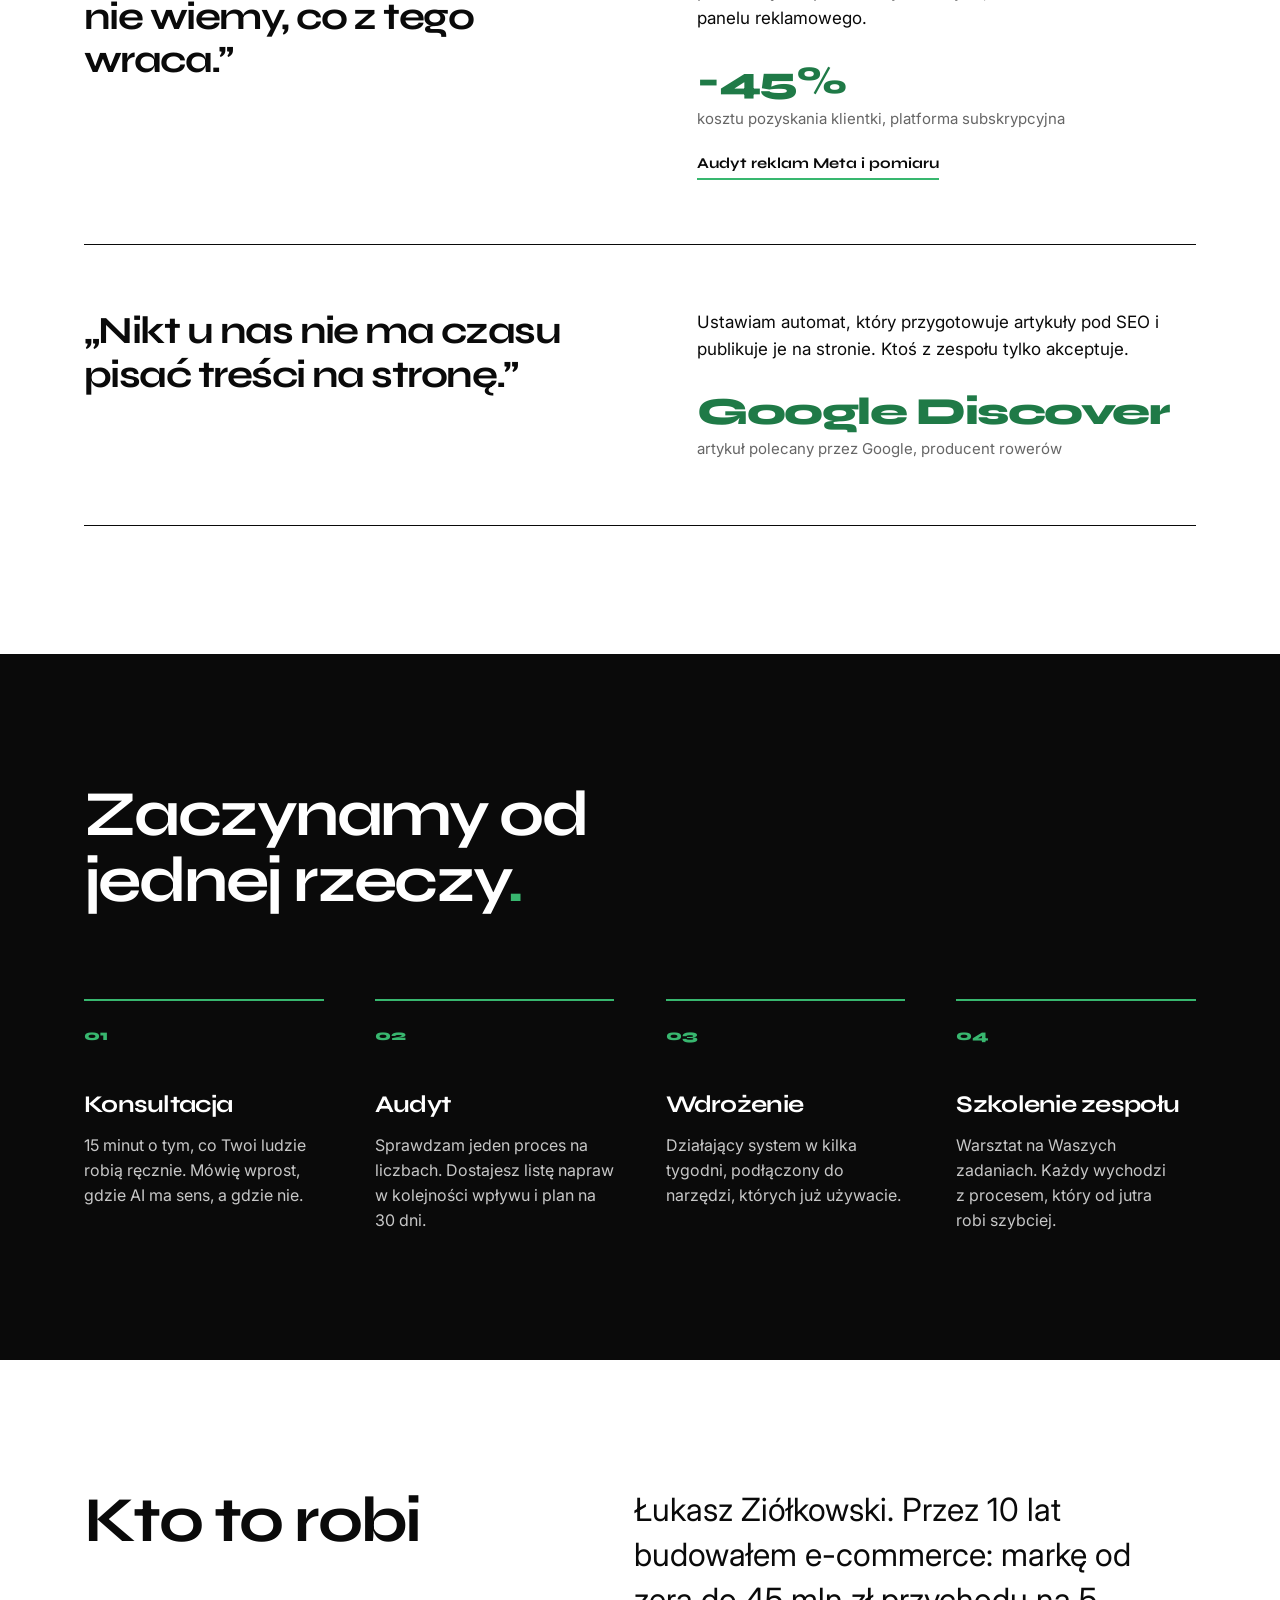
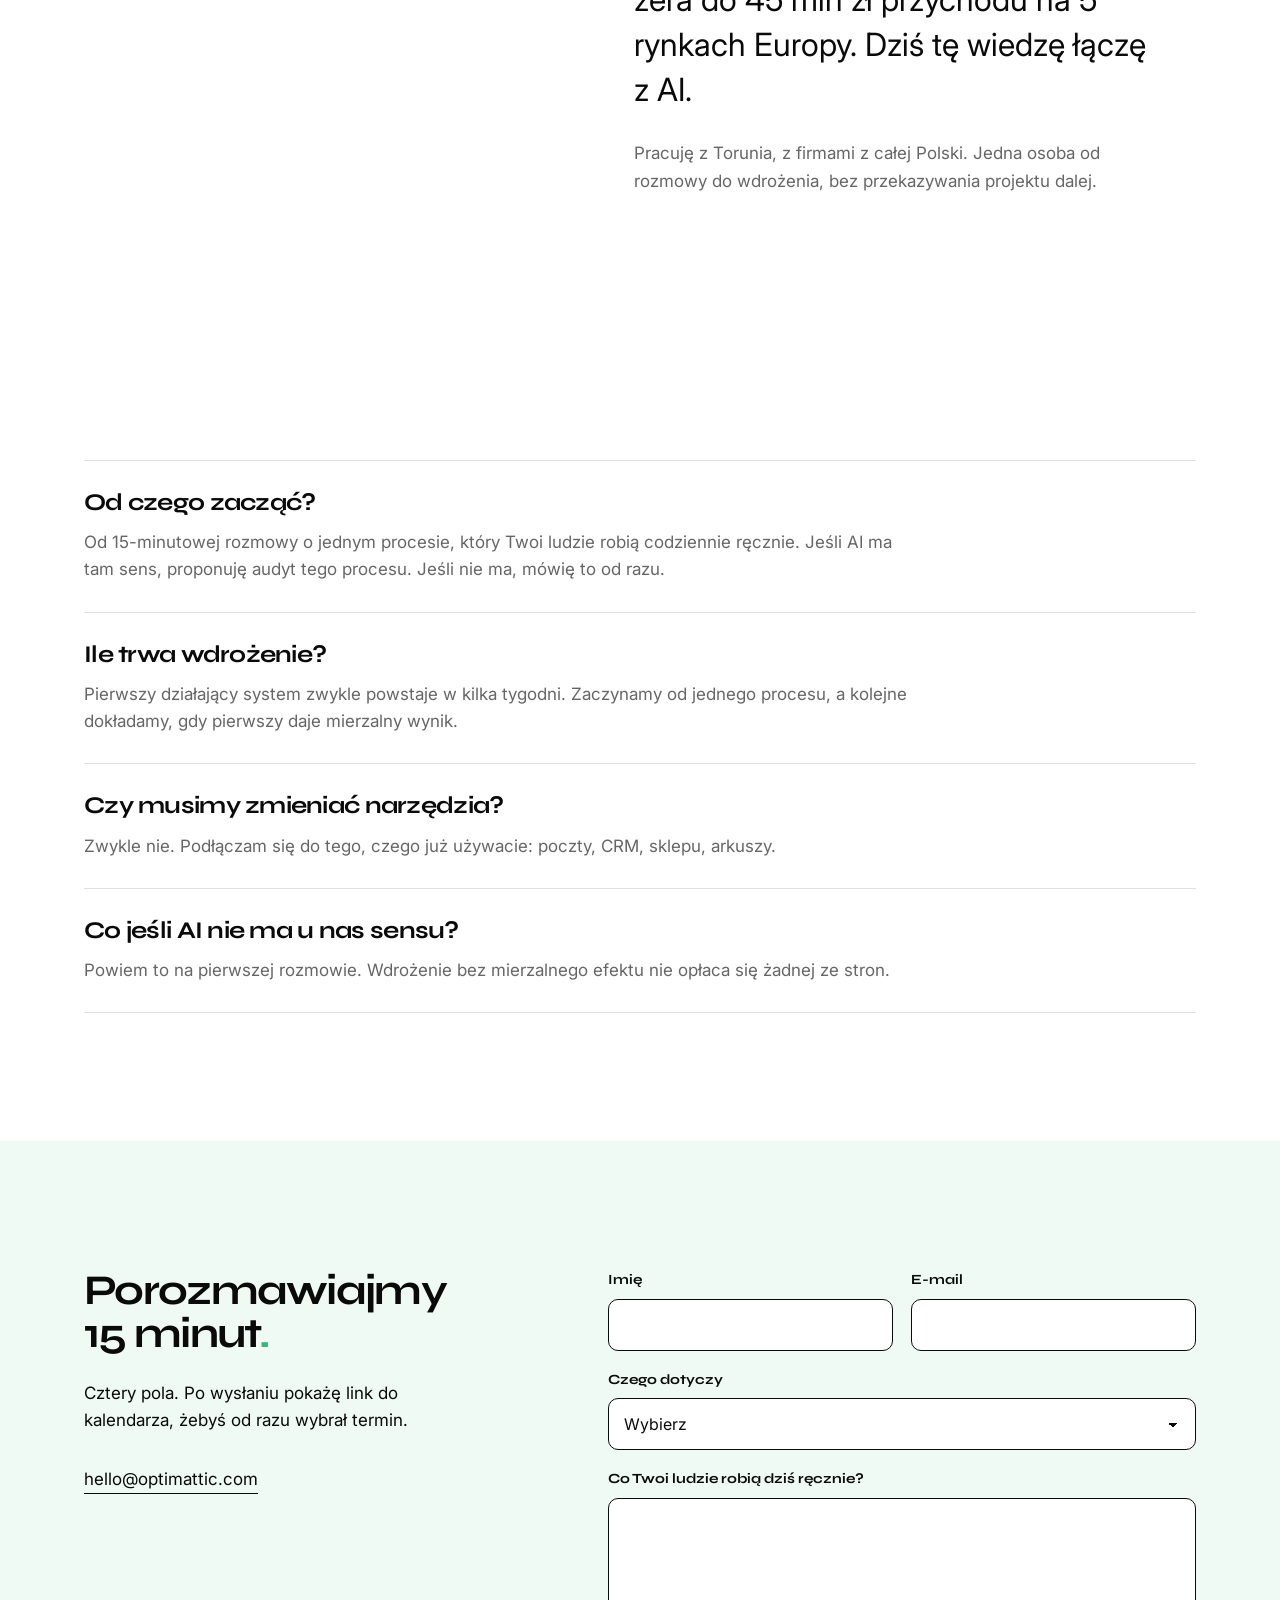
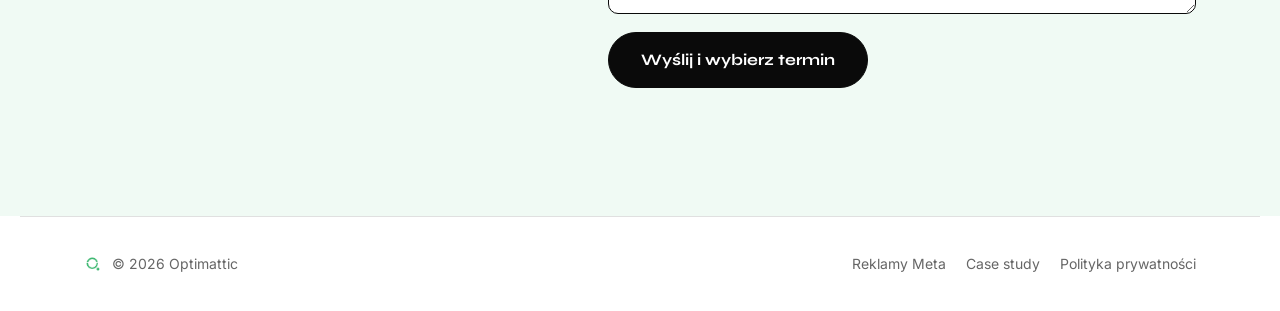
==== commit 3f744056: "chore: usunięcie numeru telefonu i "Toruń" ze stopki Codex job 1102-135523-9dc0 via codex-bridge" ====
--- a/index.html
+++ b/index.html
@@ -23,7 +23,7 @@
 <link rel="preconnect" href="https://fonts.gstatic.com" crossorigin>
 <link href="https://fonts.googleapis.com/css2?family=Syne:wght@700;800&family=Inter:wght@400;500&display=swap" rel="stylesheet">
 <script type="application/ld+json">
-{"@context":"https://schema.org","@type":"ProfessionalService","name":"Optimattic","url":"https://optimattic.com/","email":"hello@optimattic.com","telephone":"+48606221835","address":{"@type":"PostalAddress","addressLocality":"Toruń","addressCountry":"PL"},"founder":{"@type":"Person","name":"Łukasz Ziółkowski"},"knowsAbout":["wdrożenia AI","automatyzacja procesów","pozyskiwanie klientów B2B","reklamy Meta","pomiar sprzedaży"],"areaServed":{"@type":"Country","name":"Polska"}}
+{"@context":"https://schema.org","@type":"ProfessionalService","name":"Optimattic","url":"https://optimattic.com/","email":"hello@optimattic.com","address":{"@type":"PostalAddress","addressLocality":"Toruń","addressCountry":"PL"},"founder":{"@type":"Person","name":"Łukasz Ziółkowski"},"knowsAbout":["wdrożenia AI","automatyzacja procesów","pozyskiwanie klientów B2B","reklamy Meta","pomiar sprzedaży"],"areaServed":{"@type":"Country","name":"Polska"}}
 </script>
 <script type="application/ld+json">
 {"@context":"https://schema.org","@type":"FAQPage","mainEntity":[{"@type":"Question","name":"Od czego zacząć?","acceptedAnswer":{"@type":"Answer","text":"Od 15-minutowej rozmowy o jednym procesie, który Twoi ludzie robią codziennie ręcznie. Jeśli AI ma tam sens, proponuję audyt tego procesu. Jeśli nie ma, mówię to od razu."}},{"@type":"Question","name":"Ile trwa wdrożenie?","acceptedAnswer":{"@type":"Answer","text":"Pierwszy działający system zwykle powstaje w kilka tygodni. Zaczynamy od jednego procesu, a kolejne dokładamy, gdy pierwszy daje mierzalny wynik."}},{"@type":"Question","name":"Czy musimy zmieniać narzędzia?","acceptedAnswer":{"@type":"Answer","text":"Zwykle nie. Podłączam się do tego, czego już używacie: poczty, CRM, sklepu, arkuszy."}},{"@type":"Question","name":"Co jeśli AI nie ma u nas sensu?","acceptedAnswer":{"@type":"Answer","text":"Powiem to na pierwszej rozmowie. Wdrożenie bez mierzalnego efektu nie opłaca się żadnej ze stron."}}]}
@@ -107,9 +107,9 @@
 <section class="section process" id="jak" aria-labelledby="jak-title"><div class="wrap"><h2 class="t-head reveal" id="jak-title">Zaczynamy od jednej rzeczy<span class="dot-green">.</span></h2><ol class="steps"><li class="reveal"><span class="steps__num">01</span><h3 class="t-sub">Konsultacja</h3><p>15 minut o tym, co Twoi ludzie robią ręcznie. Mówię wprost, gdzie AI ma sens, a gdzie nie.</p></li><li class="reveal"><span class="steps__num">02</span><h3 class="t-sub">Audyt</h3><p>Sprawdzam jeden proces na liczbach. Dostajesz listę napraw w kolejności wpływu i plan na 30 dni.</p></li><li class="reveal"><span class="steps__num">03</span><h3 class="t-sub">Wdrożenie</h3><p>Działający system w kilka tygodni, podłączony do narzędzi, których już używacie.</p></li><li class="reveal"><span class="steps__num">04</span><h3 class="t-sub">Szkolenie zespołu</h3><p>Warsztat na Waszych zadaniach. Każdy wychodzi z procesem, który od jutra robi szybciej.</p></li></ol></div></section>
 <section class="section wrap about" aria-labelledby="about-title"><div class="about__grid reveal"><h2 class="t-head" id="about-title">Kto to robi</h2><div><p class="about__lead">Łukasz Ziółkowski. Przez 10 lat budowałem e-commerce: markę od zera do 45 mln zł przychodu na 5 rynkach Europy. Dziś tę wiedzę łączę z AI.</p><p class="about__detail">Pracuję z Torunia, z firmami z całej Polski. Jedna osoba od rozmowy do wdrożenia, bez przekazywania projektu dalej.</p></div></div></section>
 <section class="section wrap faq" id="faq" aria-labelledby="faq-title"><h2 class="t-head reveal" id="faq-title">Pytania przed rozmową</h2><div class="faq__item reveal"><h3 class="t-sub">Od czego zacząć?</h3><p>Od 15-minutowej rozmowy o jednym procesie, który Twoi ludzie robią codziennie ręcznie. Jeśli AI ma tam sens, proponuję audyt tego procesu. Jeśli nie ma, mówię to od razu.</p></div><div class="faq__item reveal"><h3 class="t-sub">Ile trwa wdrożenie?</h3><p>Pierwszy działający system zwykle powstaje w kilka tygodni. Zaczynamy od jednego procesu, a kolejne dokładamy, gdy pierwszy daje mierzalny wynik.</p></div><div class="faq__item reveal"><h3 class="t-sub">Czy musimy zmieniać narzędzia?</h3><p>Zwykle nie. Podłączam się do tego, czego już używacie: poczty, CRM, sklepu, arkuszy.</p></div><div class="faq__item reveal"><h3 class="t-sub">Co jeśli AI nie ma u nas sensu?</h3><p>Powiem to na pierwszej rozmowie. Wdrożenie bez mierzalnego efektu nie opłaca się żadnej ze stron.</p></div></section>
-<section class="section contact" id="kontakt" aria-labelledby="kontakt-title"><div class="wrap contact__grid"><div class="reveal"><h2 class="t-head" id="kontakt-title">Porozmawiajmy 15 minut<span class="dot-green">.</span></h2><p class="contact__intro form-intro">Cztery pola. Po wysłaniu pokażę link do kalendarza, żebyś od razu wybrał termin.</p><div class="contact__details"><a href="tel:+48606221835">+48 606 221 835</a><a href="mailto:hello@optimattic.com">hello@optimattic.com</a></div></div><div class="reveal"><form class="form" method="POST" action="https://formspree.io/f/mykjnzey"><input type="hidden" name="_subject" value="Optimattic - zapytanie ze strony głównej"><div class="field"><label for="name">Imię</label><input type="text" id="name" name="name" required autocomplete="given-name" aria-describedby="name-error"><span class="field-error" role="alert" id="name-error"></span></div><div class="field"><label for="email">E-mail</label><input type="email" id="email" name="email" required autocomplete="email" inputmode="email" aria-describedby="email-error"><span class="field-error" role="alert" id="email-error"></span></div><div class="field field--full"><label for="topic">Czego dotyczy</label><select id="topic" name="topic" required aria-describedby="topic-error"><option value="" disabled selected>Wybierz</option><option>Pozyskiwanie klientów B2B</option><option>Reklamy i pomiar sprzedaży</option><option>Treści i marketing</option><option>Szkolenie zespołu</option><option>Jeszcze nie wiem</option></select><span class="field-error" role="alert" id="topic-error"></span></div><div class="field field--full"><label for="manual">Co Twoi ludzie robią dziś ręcznie?</label><textarea id="manual" name="manual" rows="3"></textarea></div><div class="form-foot"><button type="submit" class="btn">Wyślij i wybierz termin</button><p class="form-status" role="status" aria-live="polite"></p></div><input type="hidden" name="utm_source" value=""><input type="hidden" name="utm_medium" value=""><input type="hidden" name="utm_campaign" value=""><input type="hidden" name="utm_content" value=""><input type="hidden" name="utm_term" value=""><input type="hidden" name="strona" value=""></form><div class="form-result" tabindex="-1" hidden><p>Dziękuję za wiadomość. Wybierz termin 15-minutowej rozmowy w kalendarzu.</p><a class="btn" href="https://calendar.app.google/GWuQbhH2p4hGBfy58" data-booking-url data-umami-event="booking-click" target="_blank" rel="noopener">Wybierz termin</a></div></div></div></section>
+<section class="section contact" id="kontakt" aria-labelledby="kontakt-title"><div class="wrap contact__grid"><div class="reveal"><h2 class="t-head" id="kontakt-title">Porozmawiajmy 15 minut<span class="dot-green">.</span></h2><p class="contact__intro form-intro">Cztery pola. Po wysłaniu pokażę link do kalendarza, żebyś od razu wybrał termin.</p><div class="contact__details"><a href="mailto:hello@optimattic.com">hello@optimattic.com</a></div></div><div class="reveal"><form class="form" method="POST" action="https://formspree.io/f/mykjnzey"><input type="hidden" name="_subject" value="Optimattic - zapytanie ze strony głównej"><div class="field"><label for="name">Imię</label><input type="text" id="name" name="name" required autocomplete="given-name" aria-describedby="name-error"><span class="field-error" role="alert" id="name-error"></span></div><div class="field"><label for="email">E-mail</label><input type="email" id="email" name="email" required autocomplete="email" inputmode="email" aria-describedby="email-error"><span class="field-error" role="alert" id="email-error"></span></div><div class="field field--full"><label for="topic">Czego dotyczy</label><select id="topic" name="topic" required aria-describedby="topic-error"><option value="" disabled selected>Wybierz</option><option>Pozyskiwanie klientów B2B</option><option>Reklamy i pomiar sprzedaży</option><option>Treści i marketing</option><option>Szkolenie zespołu</option><option>Jeszcze nie wiem</option></select><span class="field-error" role="alert" id="topic-error"></span></div><div class="field field--full"><label for="manual">Co Twoi ludzie robią dziś ręcznie?</label><textarea id="manual" name="manual" rows="3"></textarea></div><div class="form-foot"><button type="submit" class="btn">Wyślij i wybierz termin</button><p class="form-status" role="status" aria-live="polite"></p></div><input type="hidden" name="utm_source" value=""><input type="hidden" name="utm_medium" value=""><input type="hidden" name="utm_campaign" value=""><input type="hidden" name="utm_content" value=""><input type="hidden" name="utm_term" value=""><input type="hidden" name="strona" value=""></form><div class="form-result" tabindex="-1" hidden><p>Dziękuję za wiadomość. Wybierz termin 15-minutowej rozmowy w kalendarzu.</p><a class="btn" href="https://calendar.app.google/GWuQbhH2p4hGBfy58" data-booking-url data-umami-event="booking-click" target="_blank" rel="noopener">Wybierz termin</a></div></div></div></section>
 </main>
-<footer class="footer"><div class="footer__brand"><img src="favicon.png" alt="" width="18" height="18"><span>© 2026 Optimattic · Toruń</span></div><div class="footer__links"><a href="meta.html">Reklamy Meta</a><a href="case.html">Case study</a><a href="polityka-prywatnosci-aplikacji.html">Polityka prywatności</a></div></footer>
+<footer class="footer"><div class="footer__brand"><img src="favicon.png" alt="" width="18" height="18"><span>© 2026 Optimattic</span></div><div class="footer__links"><a href="meta.html">Reklamy Meta</a><a href="case.html">Case study</a><a href="polityka-prywatnosci-aplikacji.html">Polityka prywatności</a></div></footer>
 <script>
 document.documentElement.classList.add('js');
 (function(){
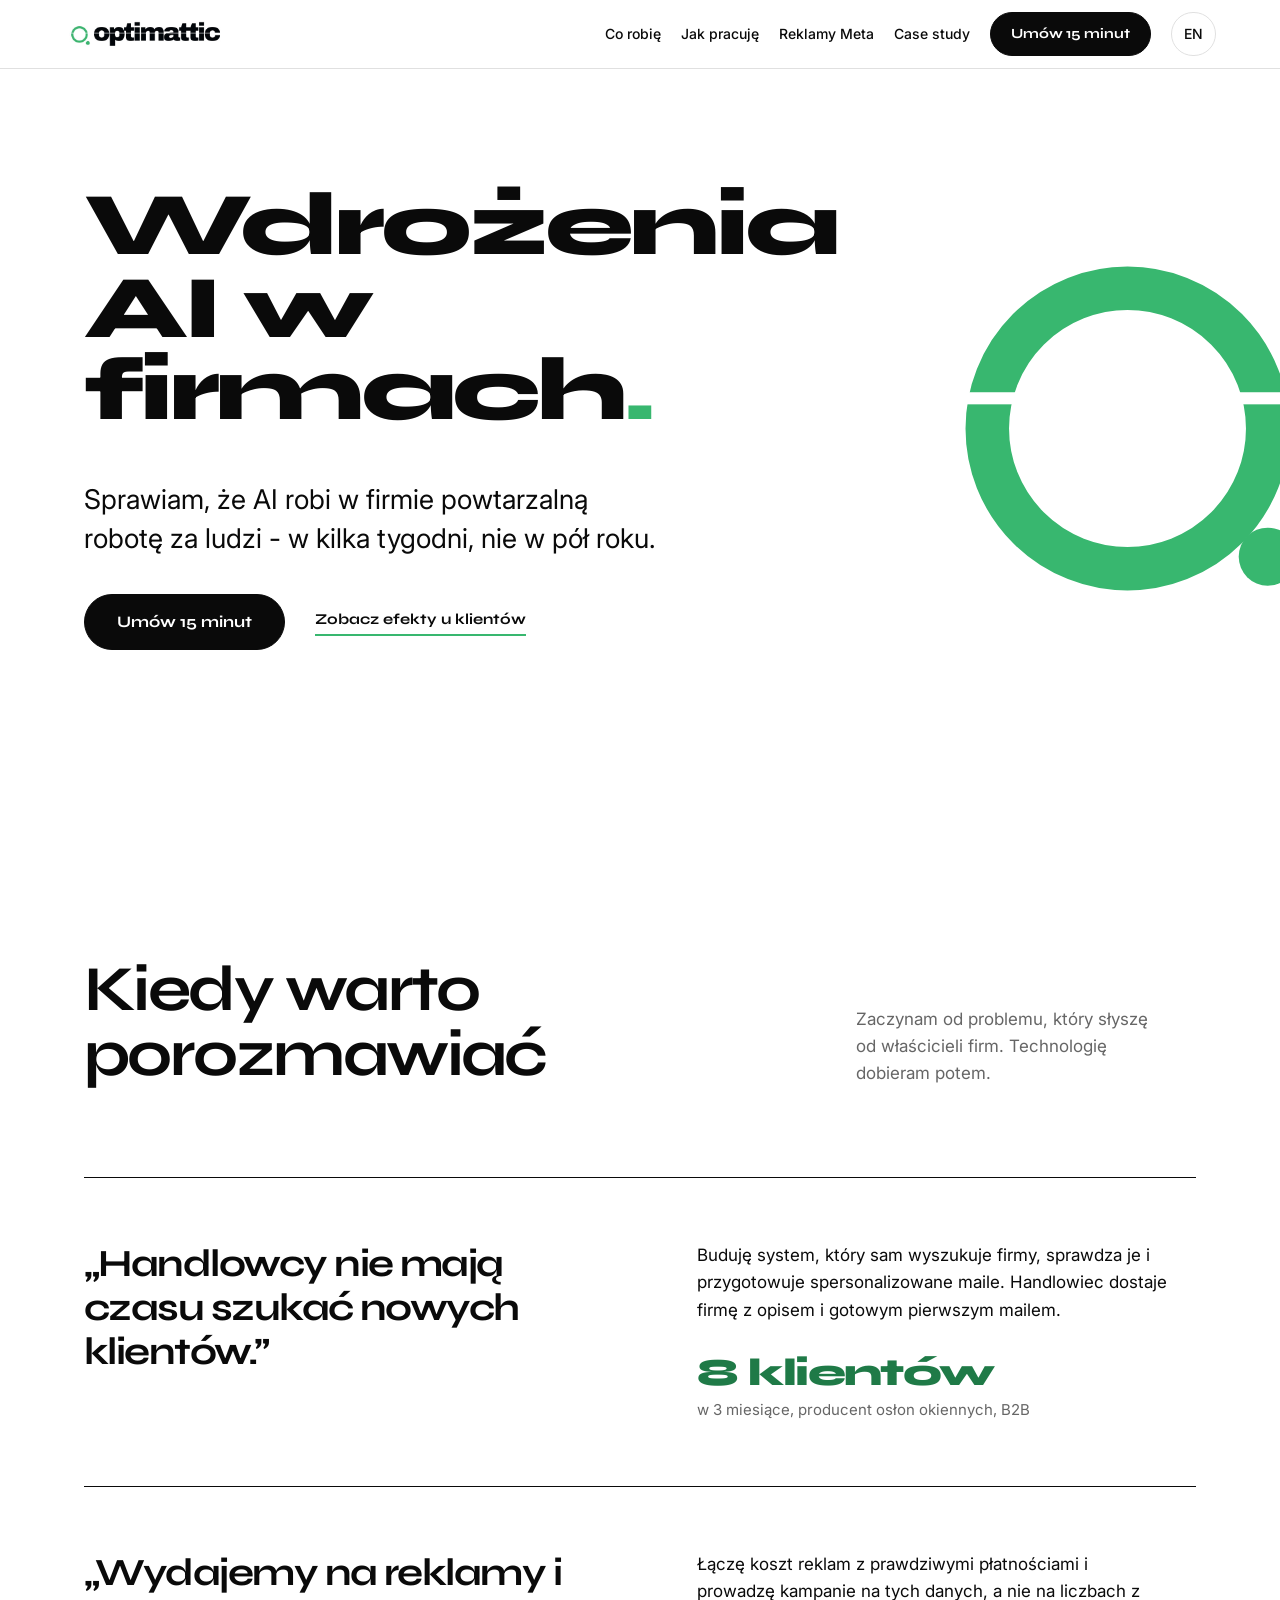
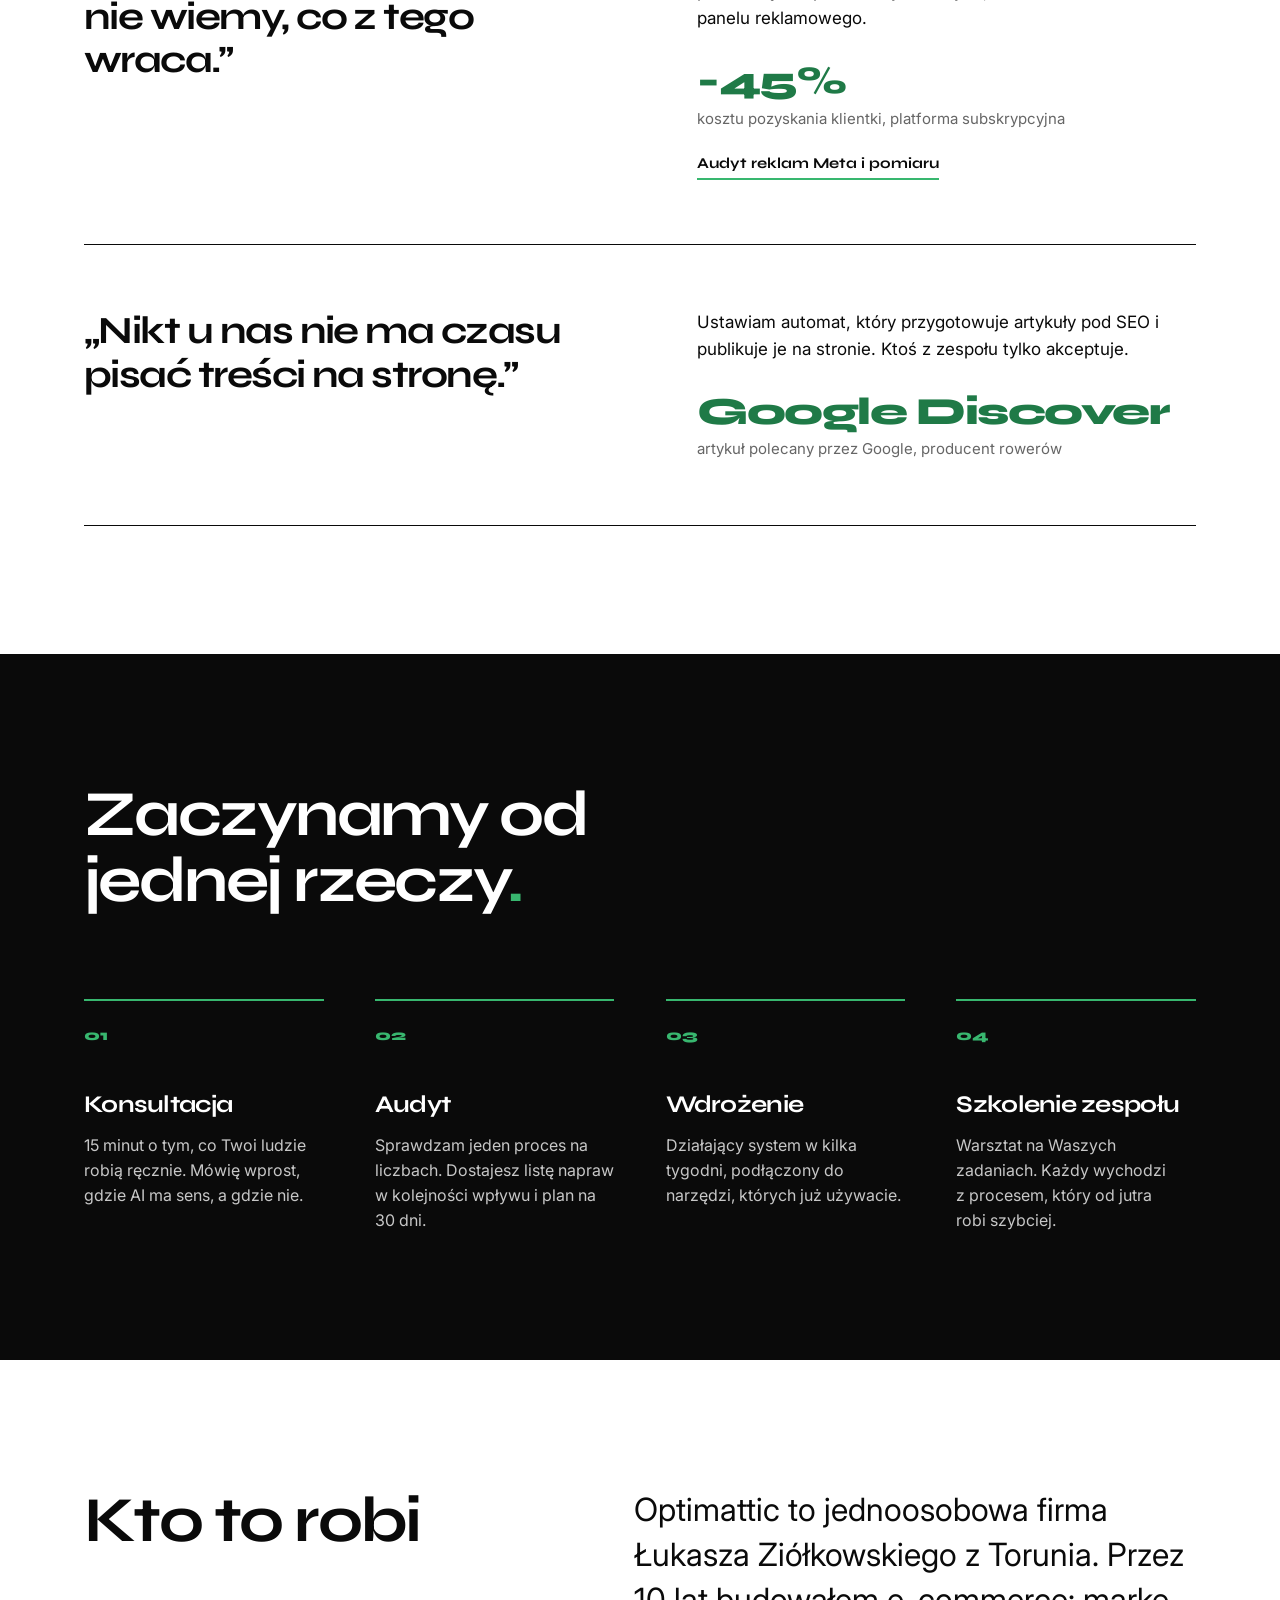
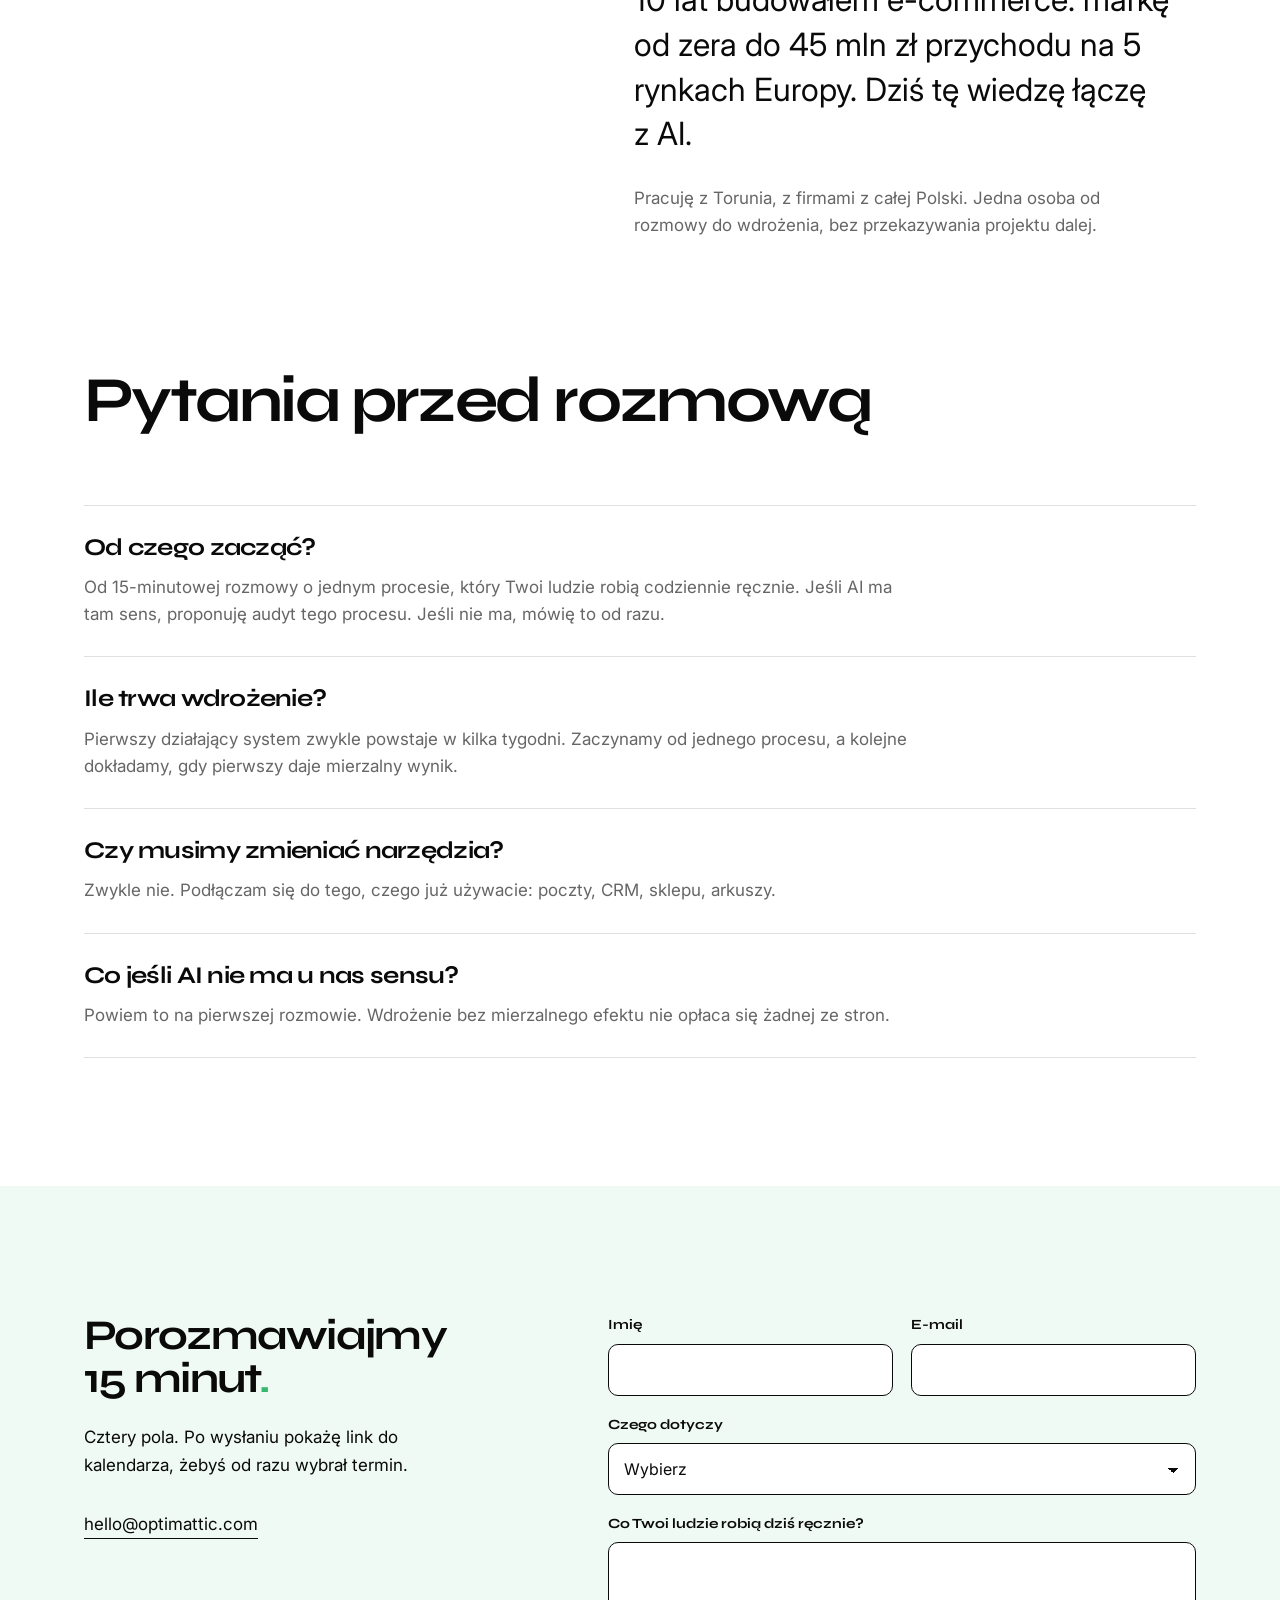
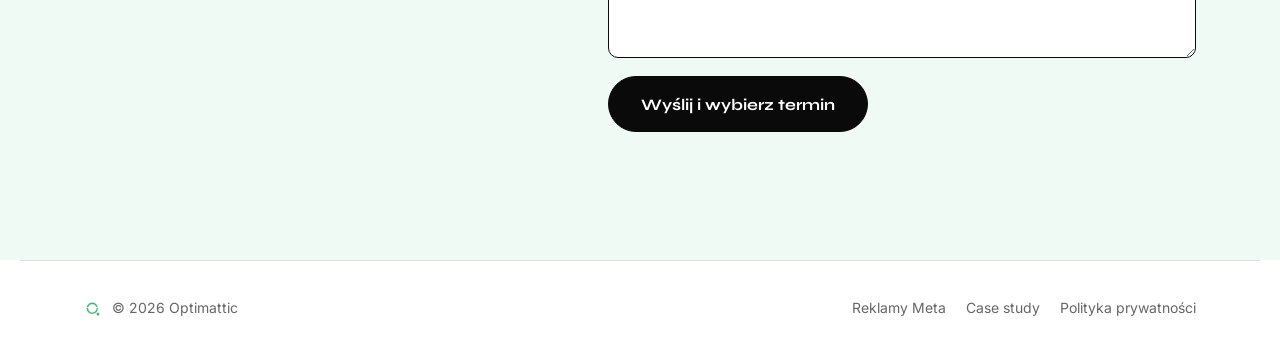
==== commit e3460cc5: "feat: dane strukturalne JSON-LD, czytelny nagłówek z liczbami i nowy llms.txt (GEO) Codex job 1102-1" ====
--- a/index.html
+++ b/index.html
@@ -23,7 +23,7 @@
 <link rel="preconnect" href="https://fonts.gstatic.com" crossorigin>
 <link href="https://fonts.googleapis.com/css2?family=Syne:wght@700;800&family=Inter:wght@400;500&display=swap" rel="stylesheet">
 <script type="application/ld+json">
-{"@context":"https://schema.org","@type":"ProfessionalService","name":"Optimattic","url":"https://optimattic.com/","email":"hello@optimattic.com","address":{"@type":"PostalAddress","addressLocality":"Toruń","addressCountry":"PL"},"founder":{"@type":"Person","name":"Łukasz Ziółkowski"},"knowsAbout":["wdrożenia AI","automatyzacja procesów","pozyskiwanie klientów B2B","reklamy Meta","pomiar sprzedaży"],"areaServed":{"@type":"Country","name":"Polska"}}
+{"@context":"https://schema.org","@graph":[{"@type":"ProfessionalService","@id":"https://optimattic.com/#org","name":"Optimattic","url":"https://optimattic.com/","logo":"https://optimattic.com/logo.png","image":"https://optimattic.com/og-pl.png","email":"hello@optimattic.com","description":"Jednoosobowa firma z Torunia. Wdrożenia AI w polskich firmach (konsultacje, audyty, wdrożenia, szkolenia zespołów) oraz reklamy Meta z pomiarem sprzedaży opartym na płatnościach.","address":{"@type":"PostalAddress","addressLocality":"Toruń","addressCountry":"PL"},"areaServed":{"@type":"Country","name":"Polska"},"founder":{"@id":"https://optimattic.com/#lukasz"},"knowsAbout":["wdrożenia AI","automatyzacja procesów","pozyskiwanie klientów B2B","reklamy Meta","pomiar sprzedaży","Conversions API"]},{"@type":"Person","@id":"https://optimattic.com/#lukasz","name":"Łukasz Ziółkowski","jobTitle":"Założyciel","worksFor":{"@id":"https://optimattic.com/#org"},"knowsAbout":["e-commerce","reklamy Meta","wdrożenia AI"]},{"@type":"WebSite","@id":"https://optimattic.com/#website","name":"Optimattic","url":"https://optimattic.com/","inLanguage":"pl-PL","publisher":{"@id":"https://optimattic.com/#org"}}]}
 </script>
 <script type="application/ld+json">
 {"@context":"https://schema.org","@type":"FAQPage","mainEntity":[{"@type":"Question","name":"Od czego zacząć?","acceptedAnswer":{"@type":"Answer","text":"Od 15-minutowej rozmowy o jednym procesie, który Twoi ludzie robią codziennie ręcznie. Jeśli AI ma tam sens, proponuję audyt tego procesu. Jeśli nie ma, mówię to od razu."}},{"@type":"Question","name":"Ile trwa wdrożenie?","acceptedAnswer":{"@type":"Answer","text":"Pierwszy działający system zwykle powstaje w kilka tygodni. Zaczynamy od jednego procesu, a kolejne dokładamy, gdy pierwszy daje mierzalny wynik."}},{"@type":"Question","name":"Czy musimy zmieniać narzędzia?","acceptedAnswer":{"@type":"Answer","text":"Zwykle nie. Podłączam się do tego, czego już używacie: poczty, CRM, sklepu, arkuszy."}},{"@type":"Question","name":"Co jeśli AI nie ma u nas sensu?","acceptedAnswer":{"@type":"Answer","text":"Powiem to na pierwszej rozmowie. Wdrożenie bez mierzalnego efektu nie opłaca się żadnej ze stron."}}]}
@@ -105,7 +105,7 @@
   <div class="problem reveal"><h3 class="problem__quote">„Nikt u nas nie ma czasu pisać treści na stronę.”</h3><div class="problem__right"><p>Ustawiam automat, który przygotowuje artykuły pod SEO i publikuje je na stronie. Ktoś z zespołu tylko akceptuje.</p><strong class="problem__number">Google Discover</strong><span class="problem__caption">artykuł polecany przez Google, producent rowerów</span></div></div>
 </section>
 <section class="section process" id="jak" aria-labelledby="jak-title"><div class="wrap"><h2 class="t-head reveal" id="jak-title">Zaczynamy od jednej rzeczy<span class="dot-green">.</span></h2><ol class="steps"><li class="reveal"><span class="steps__num">01</span><h3 class="t-sub">Konsultacja</h3><p>15 minut o tym, co Twoi ludzie robią ręcznie. Mówię wprost, gdzie AI ma sens, a gdzie nie.</p></li><li class="reveal"><span class="steps__num">02</span><h3 class="t-sub">Audyt</h3><p>Sprawdzam jeden proces na liczbach. Dostajesz listę napraw w kolejności wpływu i plan na 30 dni.</p></li><li class="reveal"><span class="steps__num">03</span><h3 class="t-sub">Wdrożenie</h3><p>Działający system w kilka tygodni, podłączony do narzędzi, których już używacie.</p></li><li class="reveal"><span class="steps__num">04</span><h3 class="t-sub">Szkolenie zespołu</h3><p>Warsztat na Waszych zadaniach. Każdy wychodzi z procesem, który od jutra robi szybciej.</p></li></ol></div></section>
-<section class="section wrap about" aria-labelledby="about-title"><div class="about__grid reveal"><h2 class="t-head" id="about-title">Kto to robi</h2><div><p class="about__lead">Łukasz Ziółkowski. Przez 10 lat budowałem e-commerce: markę od zera do 45 mln zł przychodu na 5 rynkach Europy. Dziś tę wiedzę łączę z AI.</p><p class="about__detail">Pracuję z Torunia, z firmami z całej Polski. Jedna osoba od rozmowy do wdrożenia, bez przekazywania projektu dalej.</p></div></div></section>
+<section class="section wrap about" aria-labelledby="about-title"><div class="about__grid reveal"><h2 class="t-head" id="about-title">Kto to robi</h2><div><p class="about__lead">Optimattic to jednoosobowa firma Łukasza Ziółkowskiego z Torunia. Przez 10 lat budowałem e-commerce: markę od zera do 45 mln zł przychodu na 5 rynkach Europy. Dziś tę wiedzę łączę z AI.</p><p class="about__detail">Pracuję z Torunia, z firmami z całej Polski. Jedna osoba od rozmowy do wdrożenia, bez przekazywania projektu dalej.</p></div></div></section>
 <section class="section wrap faq" id="faq" aria-labelledby="faq-title"><h2 class="t-head reveal" id="faq-title">Pytania przed rozmową</h2><div class="faq__item reveal"><h3 class="t-sub">Od czego zacząć?</h3><p>Od 15-minutowej rozmowy o jednym procesie, który Twoi ludzie robią codziennie ręcznie. Jeśli AI ma tam sens, proponuję audyt tego procesu. Jeśli nie ma, mówię to od razu.</p></div><div class="faq__item reveal"><h3 class="t-sub">Ile trwa wdrożenie?</h3><p>Pierwszy działający system zwykle powstaje w kilka tygodni. Zaczynamy od jednego procesu, a kolejne dokładamy, gdy pierwszy daje mierzalny wynik.</p></div><div class="faq__item reveal"><h3 class="t-sub">Czy musimy zmieniać narzędzia?</h3><p>Zwykle nie. Podłączam się do tego, czego już używacie: poczty, CRM, sklepu, arkuszy.</p></div><div class="faq__item reveal"><h3 class="t-sub">Co jeśli AI nie ma u nas sensu?</h3><p>Powiem to na pierwszej rozmowie. Wdrożenie bez mierzalnego efektu nie opłaca się żadnej ze stron.</p></div></section>
 <section class="section contact" id="kontakt" aria-labelledby="kontakt-title"><div class="wrap contact__grid"><div class="reveal"><h2 class="t-head" id="kontakt-title">Porozmawiajmy 15 minut<span class="dot-green">.</span></h2><p class="contact__intro form-intro">Cztery pola. Po wysłaniu pokażę link do kalendarza, żebyś od razu wybrał termin.</p><div class="contact__details"><a href="mailto:hello@optimattic.com">hello@optimattic.com</a></div></div><div class="reveal"><form class="form" method="POST" action="https://formspree.io/f/mykjnzey"><input type="hidden" name="_subject" value="Optimattic - zapytanie ze strony głównej"><div class="field"><label for="name">Imię</label><input type="text" id="name" name="name" required autocomplete="given-name" aria-describedby="name-error"><span class="field-error" role="alert" id="name-error"></span></div><div class="field"><label for="email">E-mail</label><input type="email" id="email" name="email" required autocomplete="email" inputmode="email" aria-describedby="email-error"><span class="field-error" role="alert" id="email-error"></span></div><div class="field field--full"><label for="topic">Czego dotyczy</label><select id="topic" name="topic" required aria-describedby="topic-error"><option value="" disabled selected>Wybierz</option><option>Pozyskiwanie klientów B2B</option><option>Reklamy i pomiar sprzedaży</option><option>Treści i marketing</option><option>Szkolenie zespołu</option><option>Jeszcze nie wiem</option></select><span class="field-error" role="alert" id="topic-error"></span></div><div class="field field--full"><label for="manual">Co Twoi ludzie robią dziś ręcznie?</label><textarea id="manual" name="manual" rows="3"></textarea></div><div class="form-foot"><button type="submit" class="btn">Wyślij i wybierz termin</button><p class="form-status" role="status" aria-live="polite"></p></div><input type="hidden" name="utm_source" value=""><input type="hidden" name="utm_medium" value=""><input type="hidden" name="utm_campaign" value=""><input type="hidden" name="utm_content" value=""><input type="hidden" name="utm_term" value=""><input type="hidden" name="strona" value=""></form><div class="form-result" tabindex="-1" hidden><p>Dziękuję za wiadomość. Wybierz termin 15-minutowej rozmowy w kalendarzu.</p><a class="btn" href="https://calendar.app.google/GWuQbhH2p4hGBfy58" data-booking-url data-umami-event="booking-click" target="_blank" rel="noopener">Wybierz termin</a></div></div></div></section>
 </main>
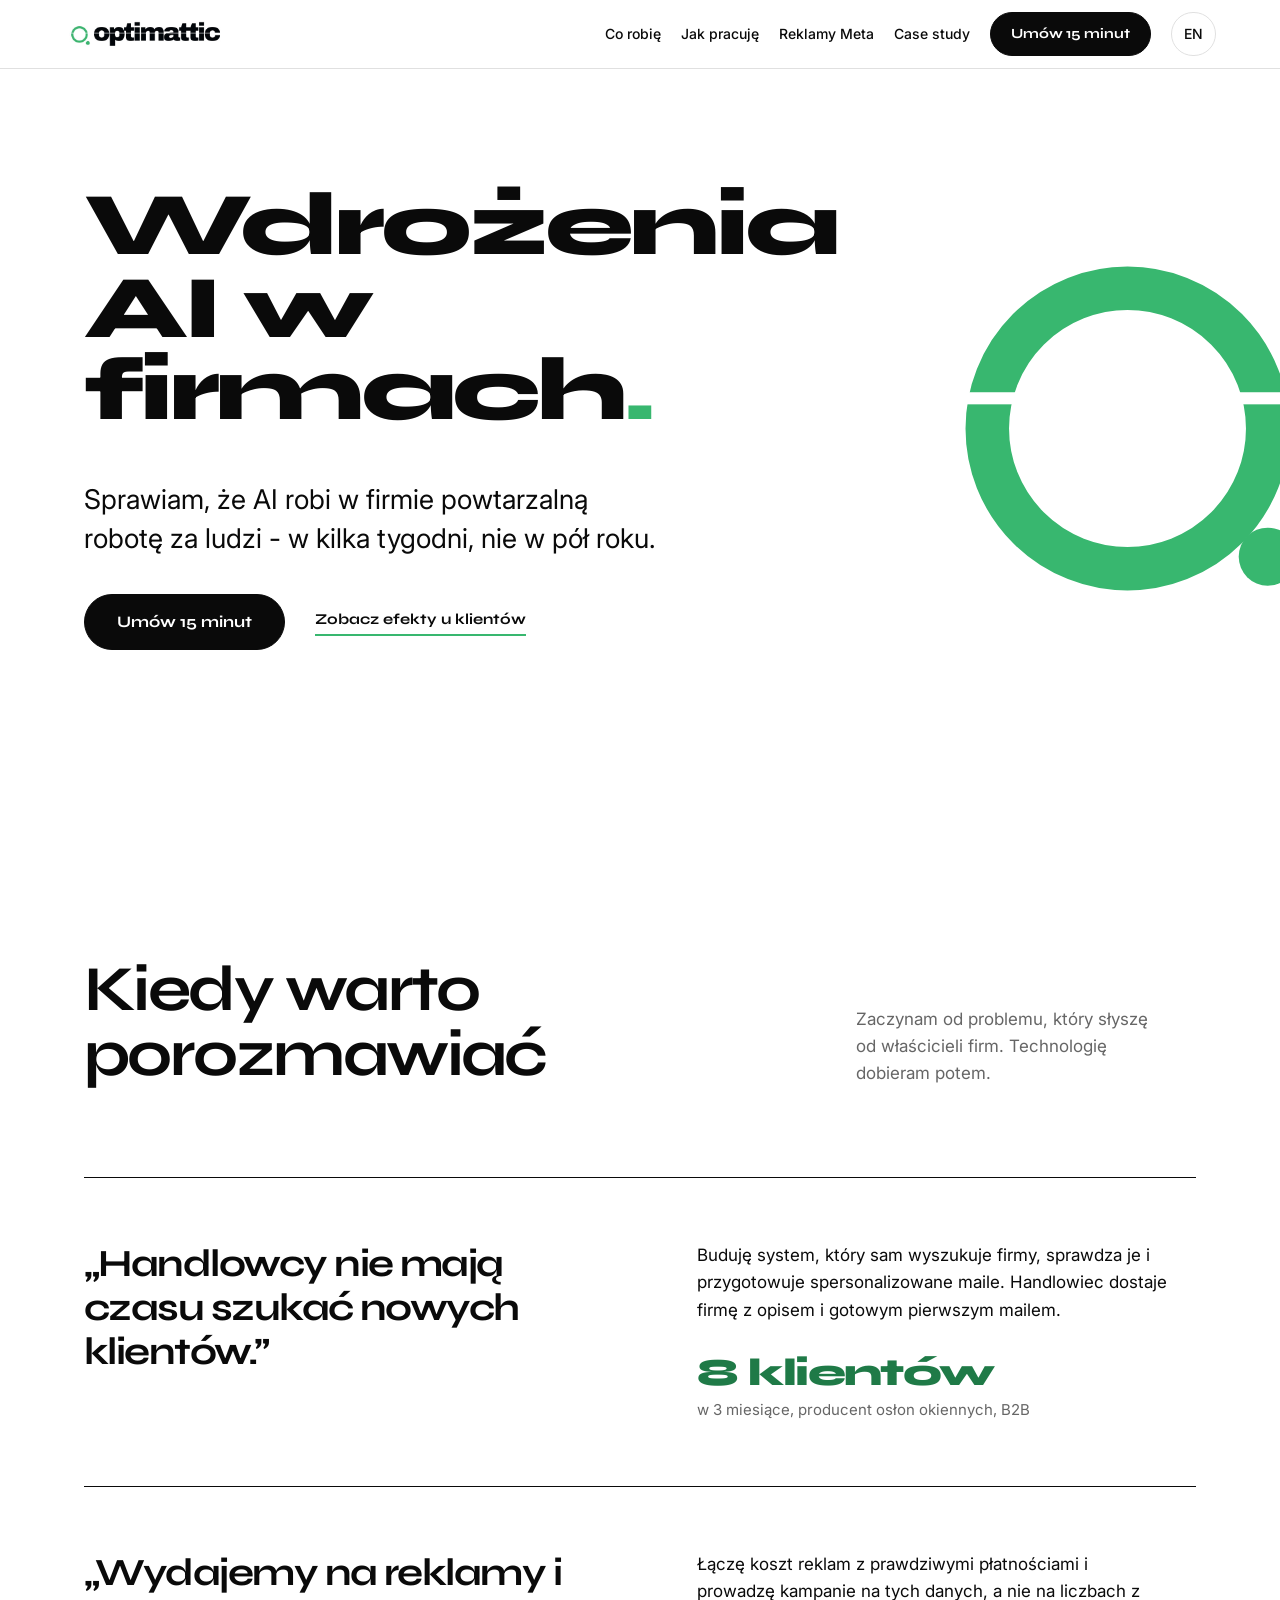
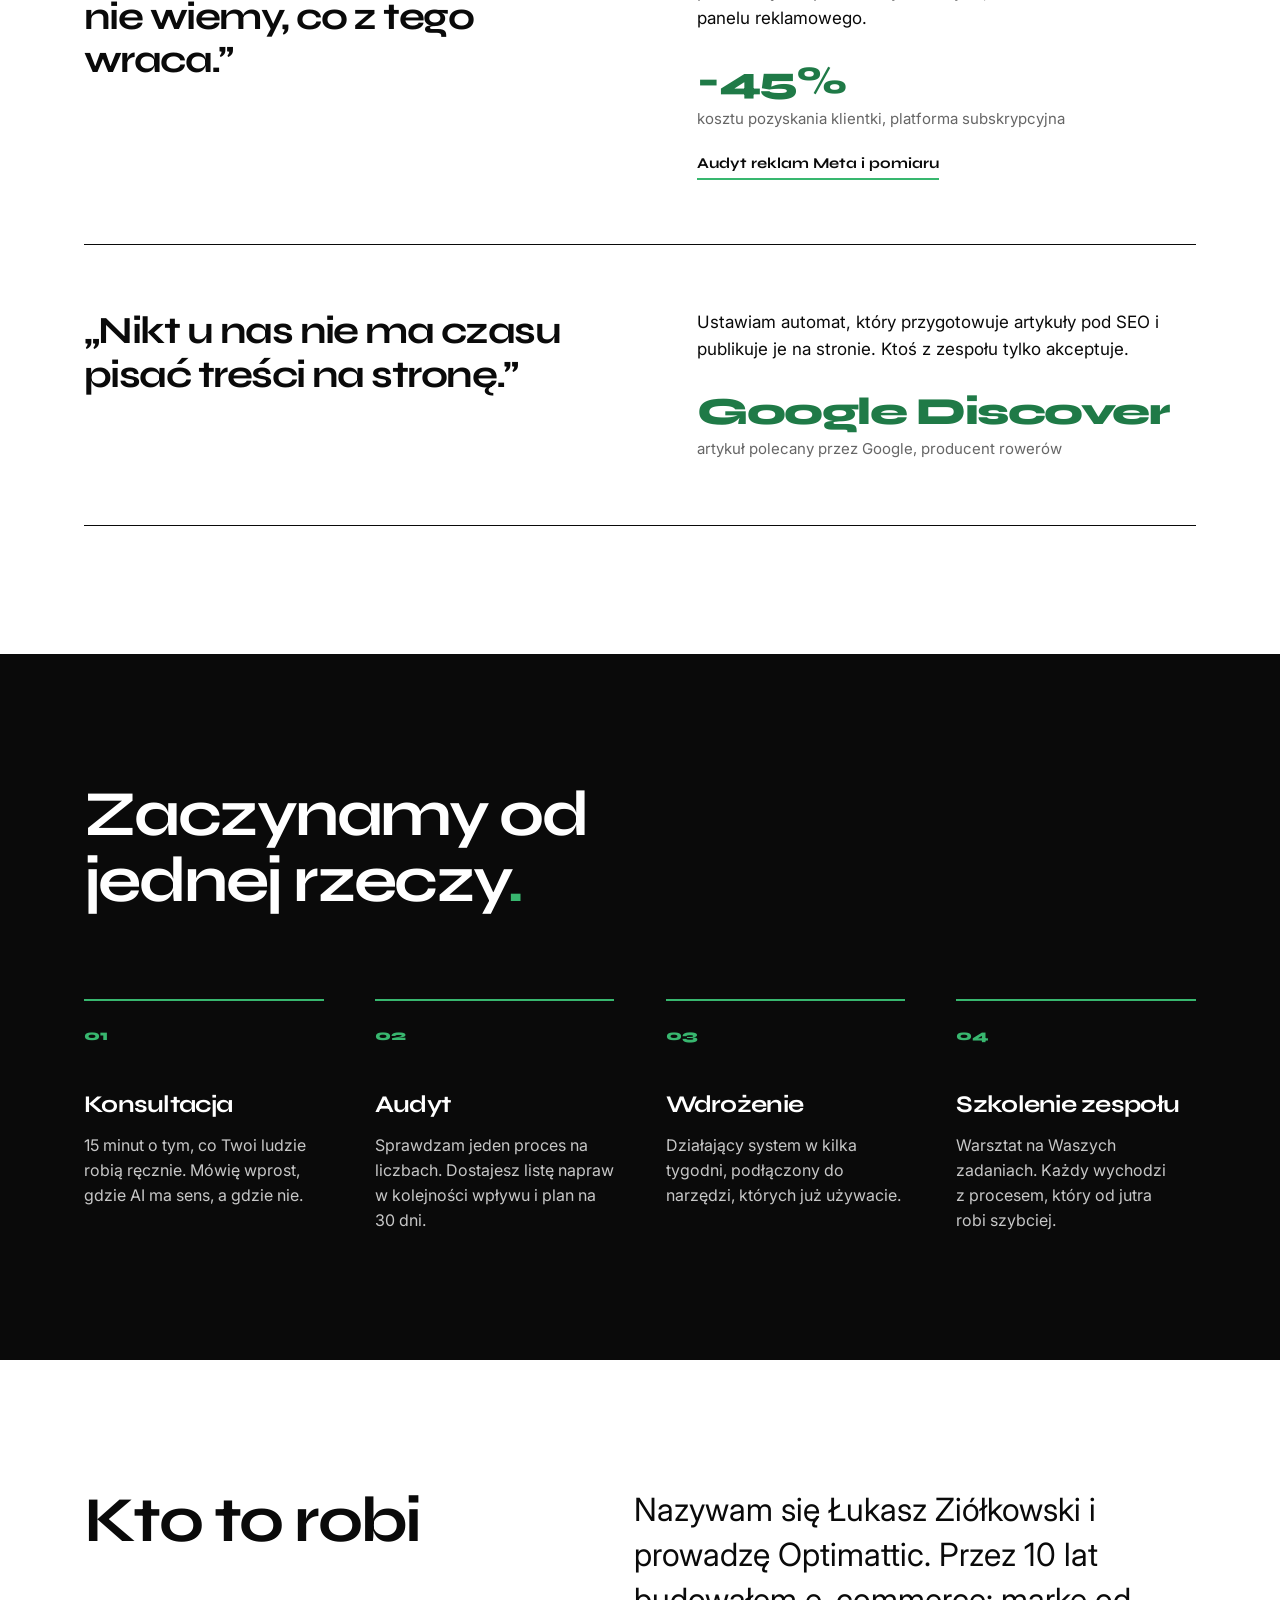
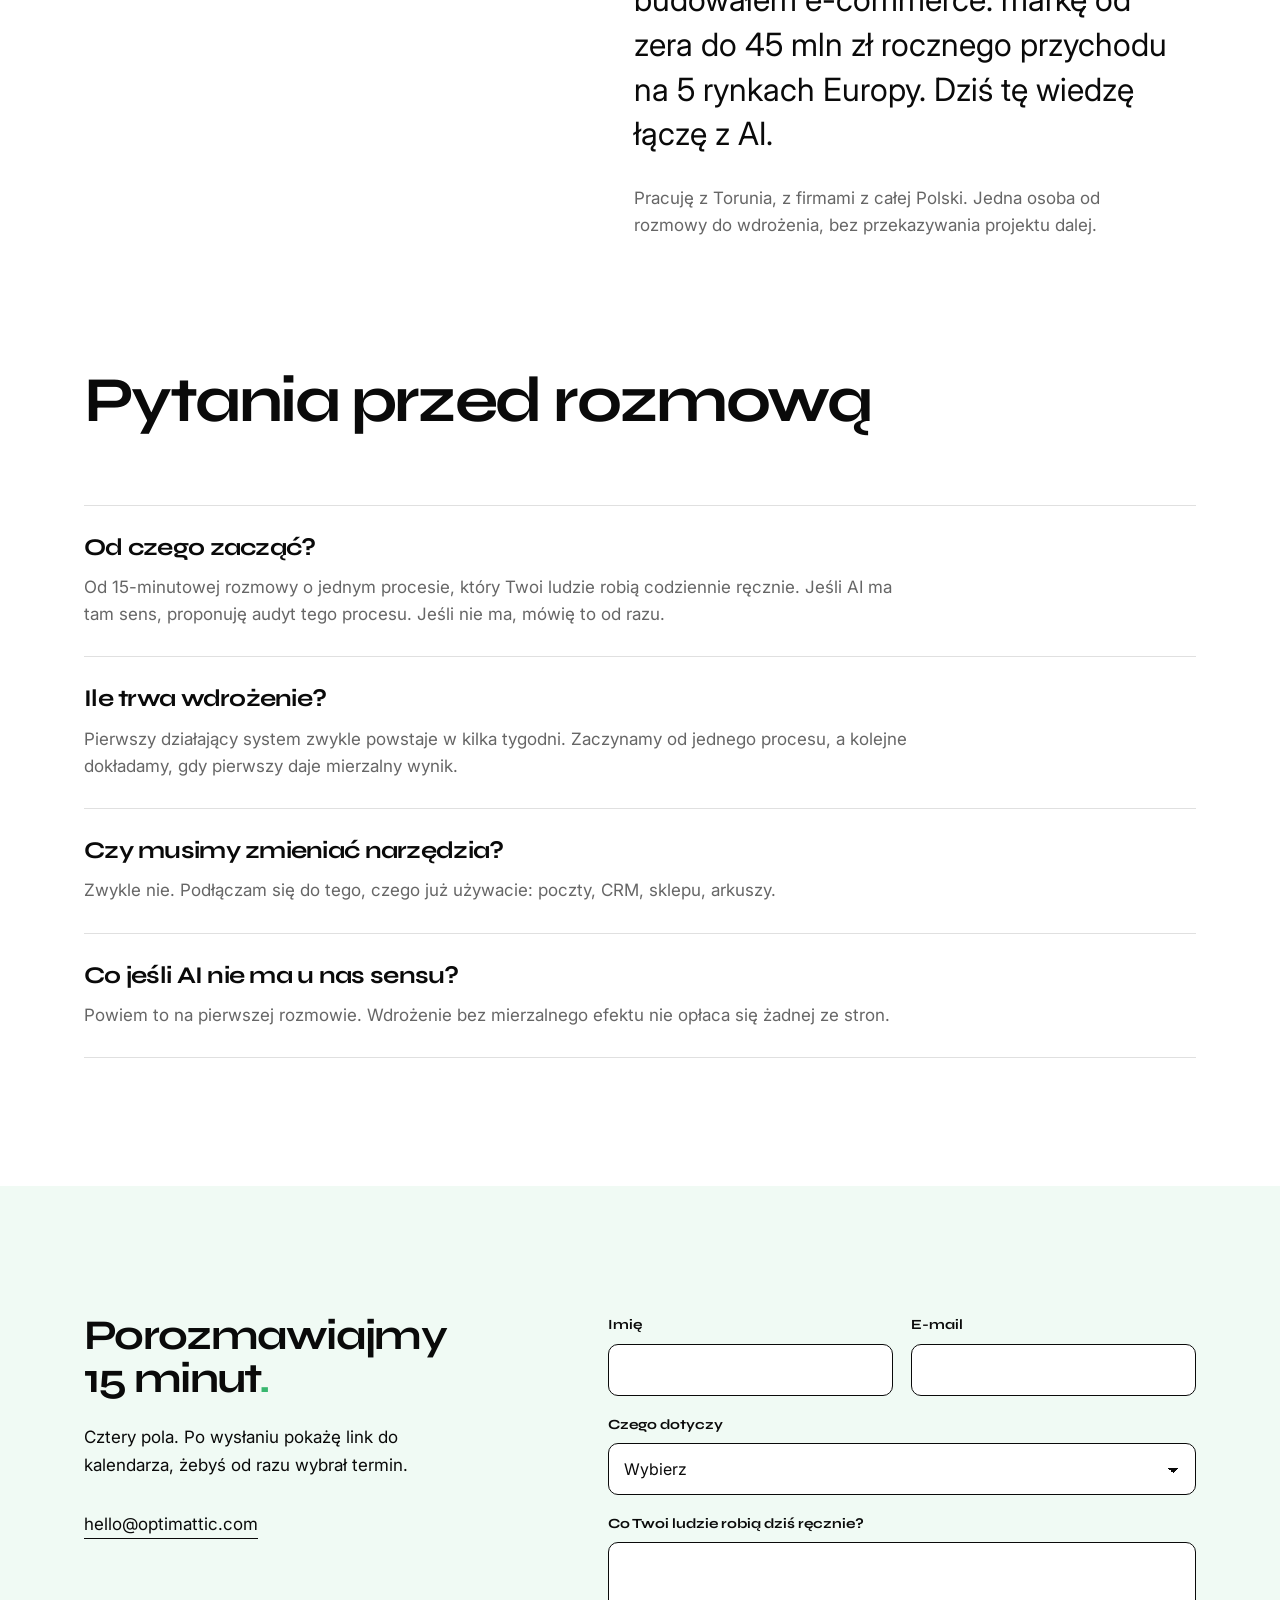
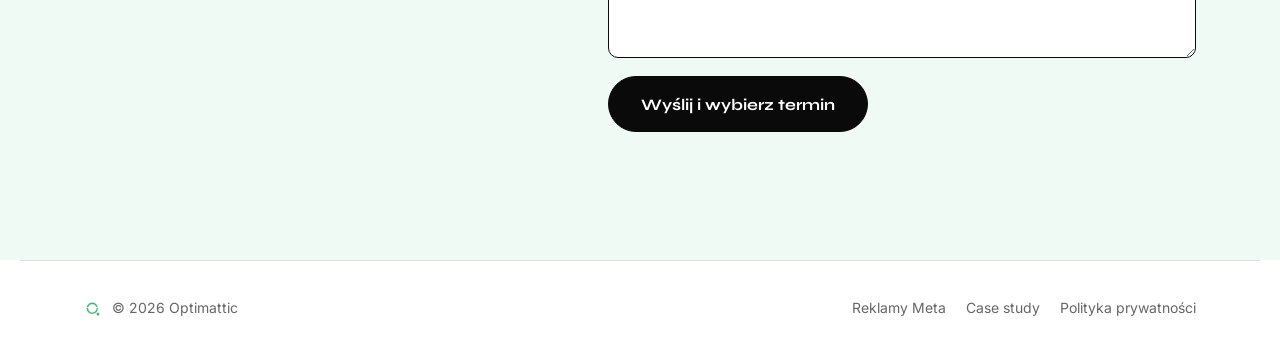
==== commit a00a3f6c: "feat: wersja EN dopasowana do strony głównej, poprawka "Kto to robi" Codex job 1103-085109-d91a via " ====
--- a/index.html
+++ b/index.html
@@ -61,7 +61,7 @@
 .form{display:grid;grid-template-columns:1fr 1fr;gap:18px}.field{display:grid;gap:7px;align-content:start}.field--full,.form-foot{grid-column:1/-1}.field label{font-family:'Syne',sans-serif;font-weight:700;font-size:14px}.field input,.field select,.field textarea{width:100%;min-height:52px;border:1px solid var(--black);border-radius:10px;background:var(--white);color:var(--black);font-family:'Inter',sans-serif;font-size:16px;padding:12px 15px}.field select{appearance:none;background-image:linear-gradient(45deg,transparent 50%,var(--black) 50%),linear-gradient(135deg,var(--black) 50%,transparent 50%);background-position:calc(100% - 22px) 24px,calc(100% - 17px) 24px;background-size:5px 5px,5px 5px;background-repeat:no-repeat;padding-right:36px}.field textarea{min-height:116px;resize:vertical}.field input:focus,.field select:focus,.field textarea:focus{outline:3px solid #1F7A47;outline-offset:2px}.field [aria-invalid="true"]{border-width:2px;border-color:#9B1C1C}.field-error{color:#9B1C1C;font-size:14px;line-height:1.35}.field-error:empty{display:none}.form-foot{display:flex;align-items:center;flex-wrap:wrap;gap:14px}.form-status{font-size:14px;color:var(--gray)}.form-status.err{color:var(--black);font-weight:500}.form-result{padding:30px;border:1px solid var(--border);border-radius:16px;background:var(--white)}.form-result p{margin-bottom:20px}[hidden]{display:none!important}
 .footer{border-top:1px solid var(--border);padding:36px var(--pad);display:flex;flex-wrap:wrap;gap:18px;justify-content:space-between;align-items:center;max-width:var(--max);margin:0 auto}.footer__brand{display:flex;align-items:center;gap:10px}.footer img{height:18px}.footer span,.footer a{font-size:14px;color:var(--gray)}.footer a{text-decoration:none;transition:opacity .25s var(--ease),transform .25s var(--ease)}.footer a:hover{color:var(--black);opacity:.7;transform:translateY(-1px)}.footer__links{display:flex;flex-wrap:wrap;gap:20px}
 @media(max-width:900px){.nav{flex-wrap:wrap}.nav__right{justify-content:flex-start}.hero{min-height:0}.hero__mark{opacity:.3}}
-@media(max-width:700px){.section-heading,.problem,.about__grid,.contact__grid{grid-template-columns:1fr}.section-heading{gap:18px}.hero__mark{top:140px;right:-120px;opacity:.18}.form{grid-template-columns:1fr}.nav{flex-wrap:nowrap;gap:8px;padding:8px var(--pad)}.nav img{height:clamp(16px,4.8vw,20px)}.nav__right{flex-wrap:nowrap;gap:8px}.nav__links{display:none}#kiedy,#jak,#faq,#kontakt{scroll-margin-top:var(--header-height,61px)}}
+@media(max-width:700px){.section-heading,.problem,.about__grid,.contact__grid{grid-template-columns:1fr}.section-heading{gap:18px}.hero__mark{display:none}.form{grid-template-columns:1fr}.nav{display:grid;grid-template-columns:minmax(0,1fr) auto auto;gap:0 6px;padding:8px var(--pad)}.nav img{height:clamp(16px,4.8vw,20px)}.nav__right{display:contents}.nav__links{grid-column:1/-1;grid-row:2;display:flex;align-items:center;justify-content:space-between;flex-wrap:wrap;gap:0 4px}.nav__link{display:inline-flex;align-items:center;min-height:44px;padding:0 1px;font-size:clamp(11px,3.5vw,12px)}.nav__right>.btn--sm{grid-column:2;grid-row:1}.nav__right>.lang{grid-column:3;grid-row:1}#kiedy,#jak,#faq,#kontakt{scroll-margin-top:var(--header-height,61px)}}
 @media(max-width:420px){.nav .btn--sm{padding:8px 10px;font-size:12px}.hero{padding-top:70px}.hero__actions .btn{width:100%}}
 @media(prefers-reduced-motion:reduce){.reveal,.btn,.textlink,.nav__link,.lang,.footer a{transition:none!important;transform:none!important}.js .reveal.is-armed{opacity:1;transform:none}}
 /* fix: dopasowanie naglowkow do szerokosci (Syne 800: "Wdrożenia" = ok. 8,41em) */
@@ -69,7 +69,7 @@
 .hero h1{max-width:8.7em}.hero .t-display{font-size:clamp(2rem,7vw,7rem)}
 .hero__mark{width:clamp(240px,34vw,560px);right:-6vw;top:clamp(110px,12vw,170px)}
 .contact h2{max-width:none;font-size:clamp(1.9rem,3.3vw,2.875rem)}
-@media(max-width:700px){.hero .t-display{font-size:10.2vw}.hero__mark{top:140px;right:-120px;width:clamp(240px,60vw,320px)}}
+@media(max-width:700px){.hero .t-display{font-size:10.2vw}}
 </style>
 <script defer src="https://cloud.umami.is/script.js" data-website-id="dafa0028-72b2-44c8-8e10-4a8a624410fc"></script>
 <script defer src="site.js"></script>
@@ -105,7 +105,7 @@
   <div class="problem reveal"><h3 class="problem__quote">„Nikt u nas nie ma czasu pisać treści na stronę.”</h3><div class="problem__right"><p>Ustawiam automat, który przygotowuje artykuły pod SEO i publikuje je na stronie. Ktoś z zespołu tylko akceptuje.</p><strong class="problem__number">Google Discover</strong><span class="problem__caption">artykuł polecany przez Google, producent rowerów</span></div></div>
 </section>
 <section class="section process" id="jak" aria-labelledby="jak-title"><div class="wrap"><h2 class="t-head reveal" id="jak-title">Zaczynamy od jednej rzeczy<span class="dot-green">.</span></h2><ol class="steps"><li class="reveal"><span class="steps__num">01</span><h3 class="t-sub">Konsultacja</h3><p>15 minut o tym, co Twoi ludzie robią ręcznie. Mówię wprost, gdzie AI ma sens, a gdzie nie.</p></li><li class="reveal"><span class="steps__num">02</span><h3 class="t-sub">Audyt</h3><p>Sprawdzam jeden proces na liczbach. Dostajesz listę napraw w kolejności wpływu i plan na 30 dni.</p></li><li class="reveal"><span class="steps__num">03</span><h3 class="t-sub">Wdrożenie</h3><p>Działający system w kilka tygodni, podłączony do narzędzi, których już używacie.</p></li><li class="reveal"><span class="steps__num">04</span><h3 class="t-sub">Szkolenie zespołu</h3><p>Warsztat na Waszych zadaniach. Każdy wychodzi z procesem, który od jutra robi szybciej.</p></li></ol></div></section>
-<section class="section wrap about" aria-labelledby="about-title"><div class="about__grid reveal"><h2 class="t-head" id="about-title">Kto to robi</h2><div><p class="about__lead">Optimattic to jednoosobowa firma Łukasza Ziółkowskiego z Torunia. Przez 10 lat budowałem e-commerce: markę od zera do 45 mln zł przychodu na 5 rynkach Europy. Dziś tę wiedzę łączę z AI.</p><p class="about__detail">Pracuję z Torunia, z firmami z całej Polski. Jedna osoba od rozmowy do wdrożenia, bez przekazywania projektu dalej.</p></div></div></section>
+<section class="section wrap about" aria-labelledby="about-title"><div class="about__grid reveal"><h2 class="t-head" id="about-title">Kto to robi</h2><div><p class="about__lead">Nazywam się Łukasz Ziółkowski i prowadzę Optimattic. Przez 10 lat budowałem e-commerce: markę od zera do 45 mln zł rocznego przychodu na 5 rynkach Europy. Dziś tę wiedzę łączę z AI.</p><p class="about__detail">Pracuję z Torunia, z firmami z całej Polski. Jedna osoba od rozmowy do wdrożenia, bez przekazywania projektu dalej.</p></div></div></section>
 <section class="section wrap faq" id="faq" aria-labelledby="faq-title"><h2 class="t-head reveal" id="faq-title">Pytania przed rozmową</h2><div class="faq__item reveal"><h3 class="t-sub">Od czego zacząć?</h3><p>Od 15-minutowej rozmowy o jednym procesie, który Twoi ludzie robią codziennie ręcznie. Jeśli AI ma tam sens, proponuję audyt tego procesu. Jeśli nie ma, mówię to od razu.</p></div><div class="faq__item reveal"><h3 class="t-sub">Ile trwa wdrożenie?</h3><p>Pierwszy działający system zwykle powstaje w kilka tygodni. Zaczynamy od jednego procesu, a kolejne dokładamy, gdy pierwszy daje mierzalny wynik.</p></div><div class="faq__item reveal"><h3 class="t-sub">Czy musimy zmieniać narzędzia?</h3><p>Zwykle nie. Podłączam się do tego, czego już używacie: poczty, CRM, sklepu, arkuszy.</p></div><div class="faq__item reveal"><h3 class="t-sub">Co jeśli AI nie ma u nas sensu?</h3><p>Powiem to na pierwszej rozmowie. Wdrożenie bez mierzalnego efektu nie opłaca się żadnej ze stron.</p></div></section>
 <section class="section contact" id="kontakt" aria-labelledby="kontakt-title"><div class="wrap contact__grid"><div class="reveal"><h2 class="t-head" id="kontakt-title">Porozmawiajmy 15 minut<span class="dot-green">.</span></h2><p class="contact__intro form-intro">Cztery pola. Po wysłaniu pokażę link do kalendarza, żebyś od razu wybrał termin.</p><div class="contact__details"><a href="mailto:hello@optimattic.com">hello@optimattic.com</a></div></div><div class="reveal"><form class="form" method="POST" action="https://formspree.io/f/mykjnzey"><input type="hidden" name="_subject" value="Optimattic - zapytanie ze strony głównej"><div class="field"><label for="name">Imię</label><input type="text" id="name" name="name" required autocomplete="given-name" aria-describedby="name-error"><span class="field-error" role="alert" id="name-error"></span></div><div class="field"><label for="email">E-mail</label><input type="email" id="email" name="email" required autocomplete="email" inputmode="email" aria-describedby="email-error"><span class="field-error" role="alert" id="email-error"></span></div><div class="field field--full"><label for="topic">Czego dotyczy</label><select id="topic" name="topic" required aria-describedby="topic-error"><option value="" disabled selected>Wybierz</option><option>Pozyskiwanie klientów B2B</option><option>Reklamy i pomiar sprzedaży</option><option>Treści i marketing</option><option>Szkolenie zespołu</option><option>Jeszcze nie wiem</option></select><span class="field-error" role="alert" id="topic-error"></span></div><div class="field field--full"><label for="manual">Co Twoi ludzie robią dziś ręcznie?</label><textarea id="manual" name="manual" rows="3"></textarea></div><div class="form-foot"><button type="submit" class="btn">Wyślij i wybierz termin</button><p class="form-status" role="status" aria-live="polite"></p></div><input type="hidden" name="utm_source" value=""><input type="hidden" name="utm_medium" value=""><input type="hidden" name="utm_campaign" value=""><input type="hidden" name="utm_content" value=""><input type="hidden" name="utm_term" value=""><input type="hidden" name="strona" value=""></form><div class="form-result" tabindex="-1" hidden><p>Dziękuję za wiadomość. Wybierz termin 15-minutowej rozmowy w kalendarzu.</p><a class="btn" href="https://calendar.app.google/GWuQbhH2p4hGBfy58" data-booking-url data-umami-event="booking-click" target="_blank" rel="noopener">Wybierz termin</a></div></div></div></section>
 </main>
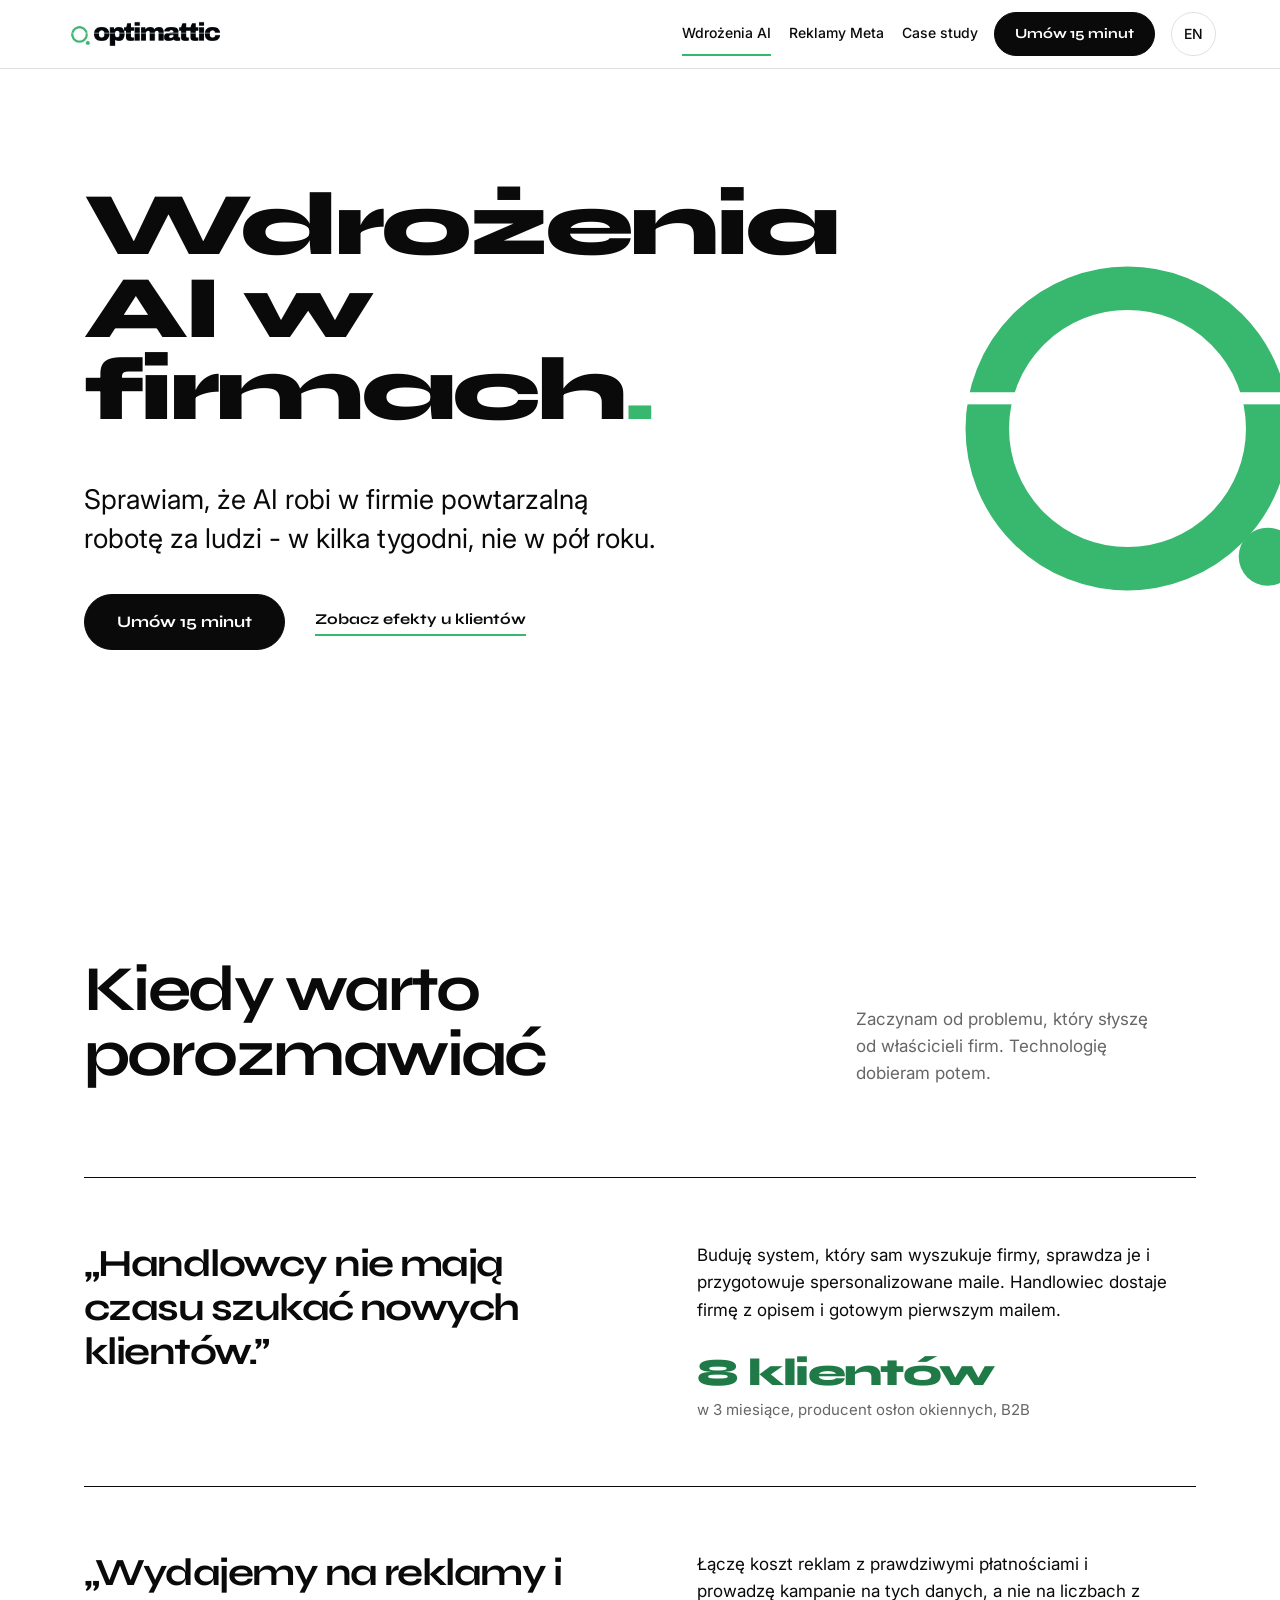
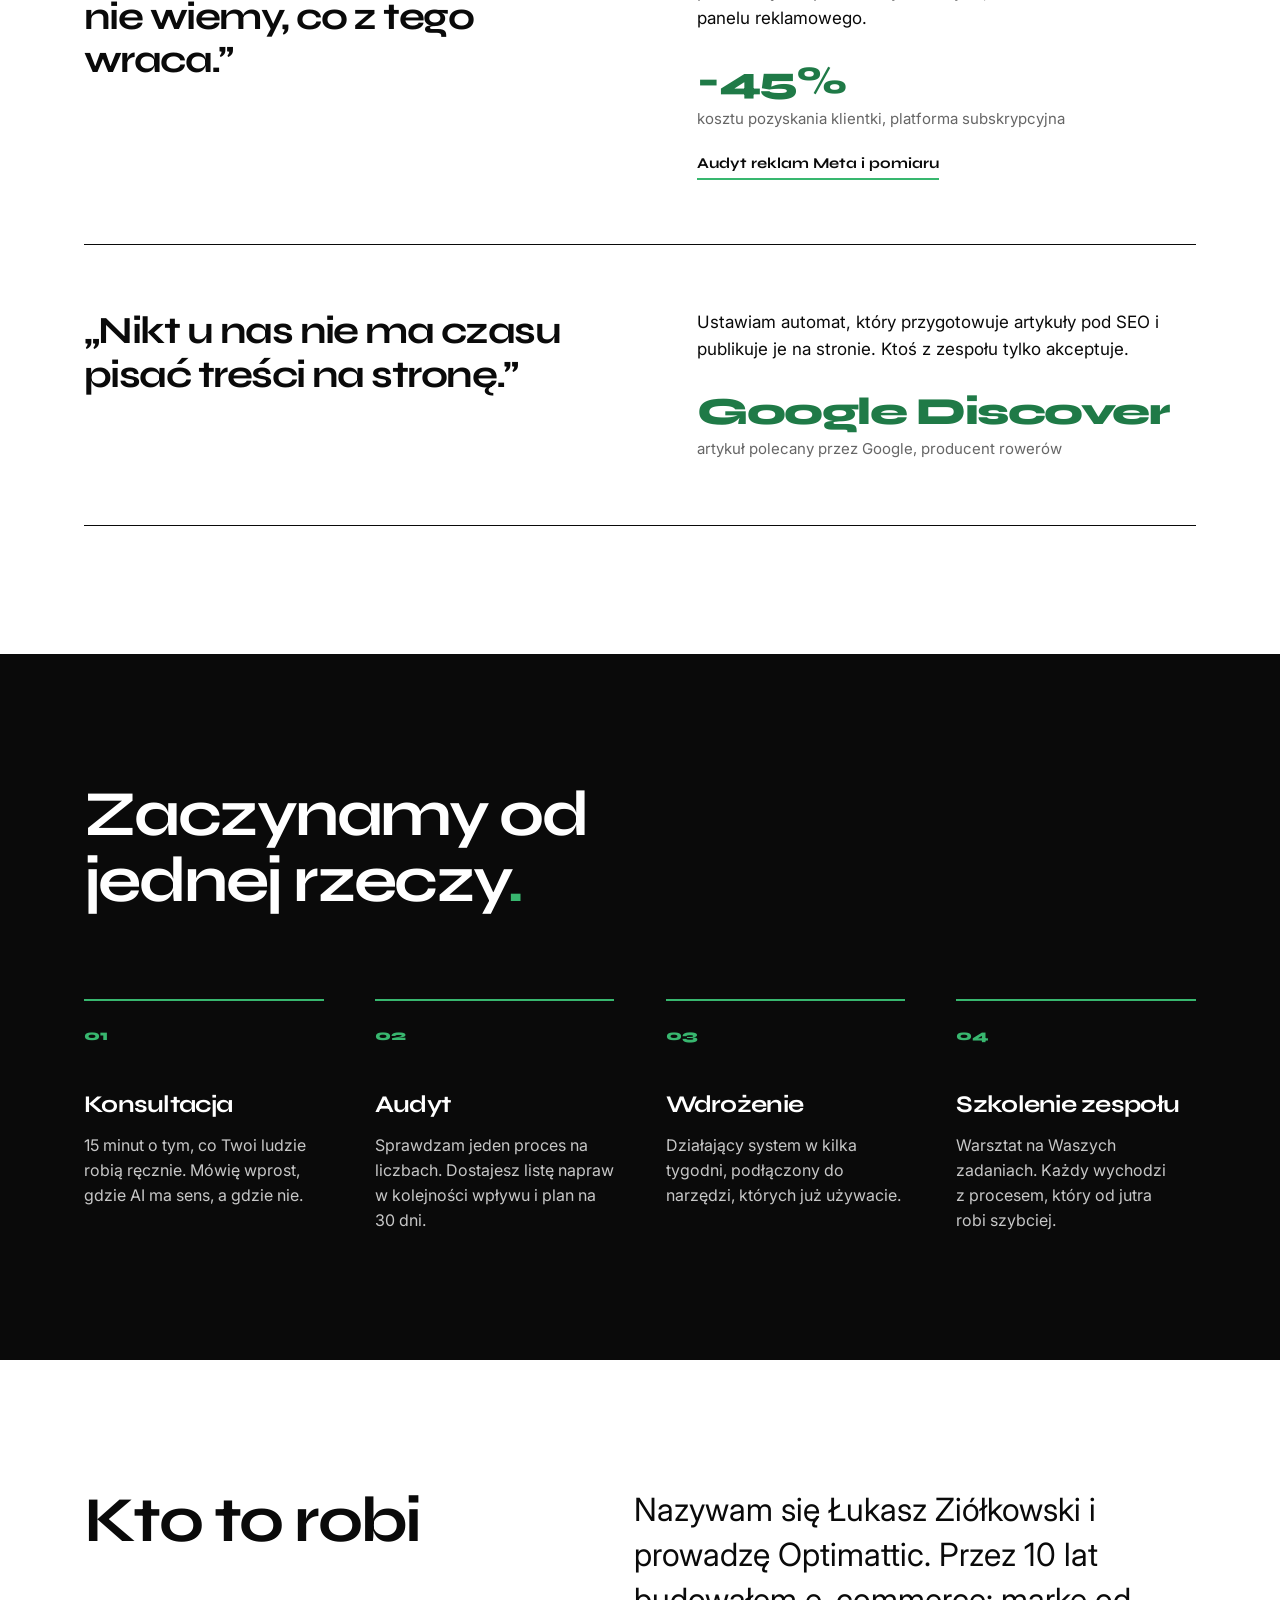
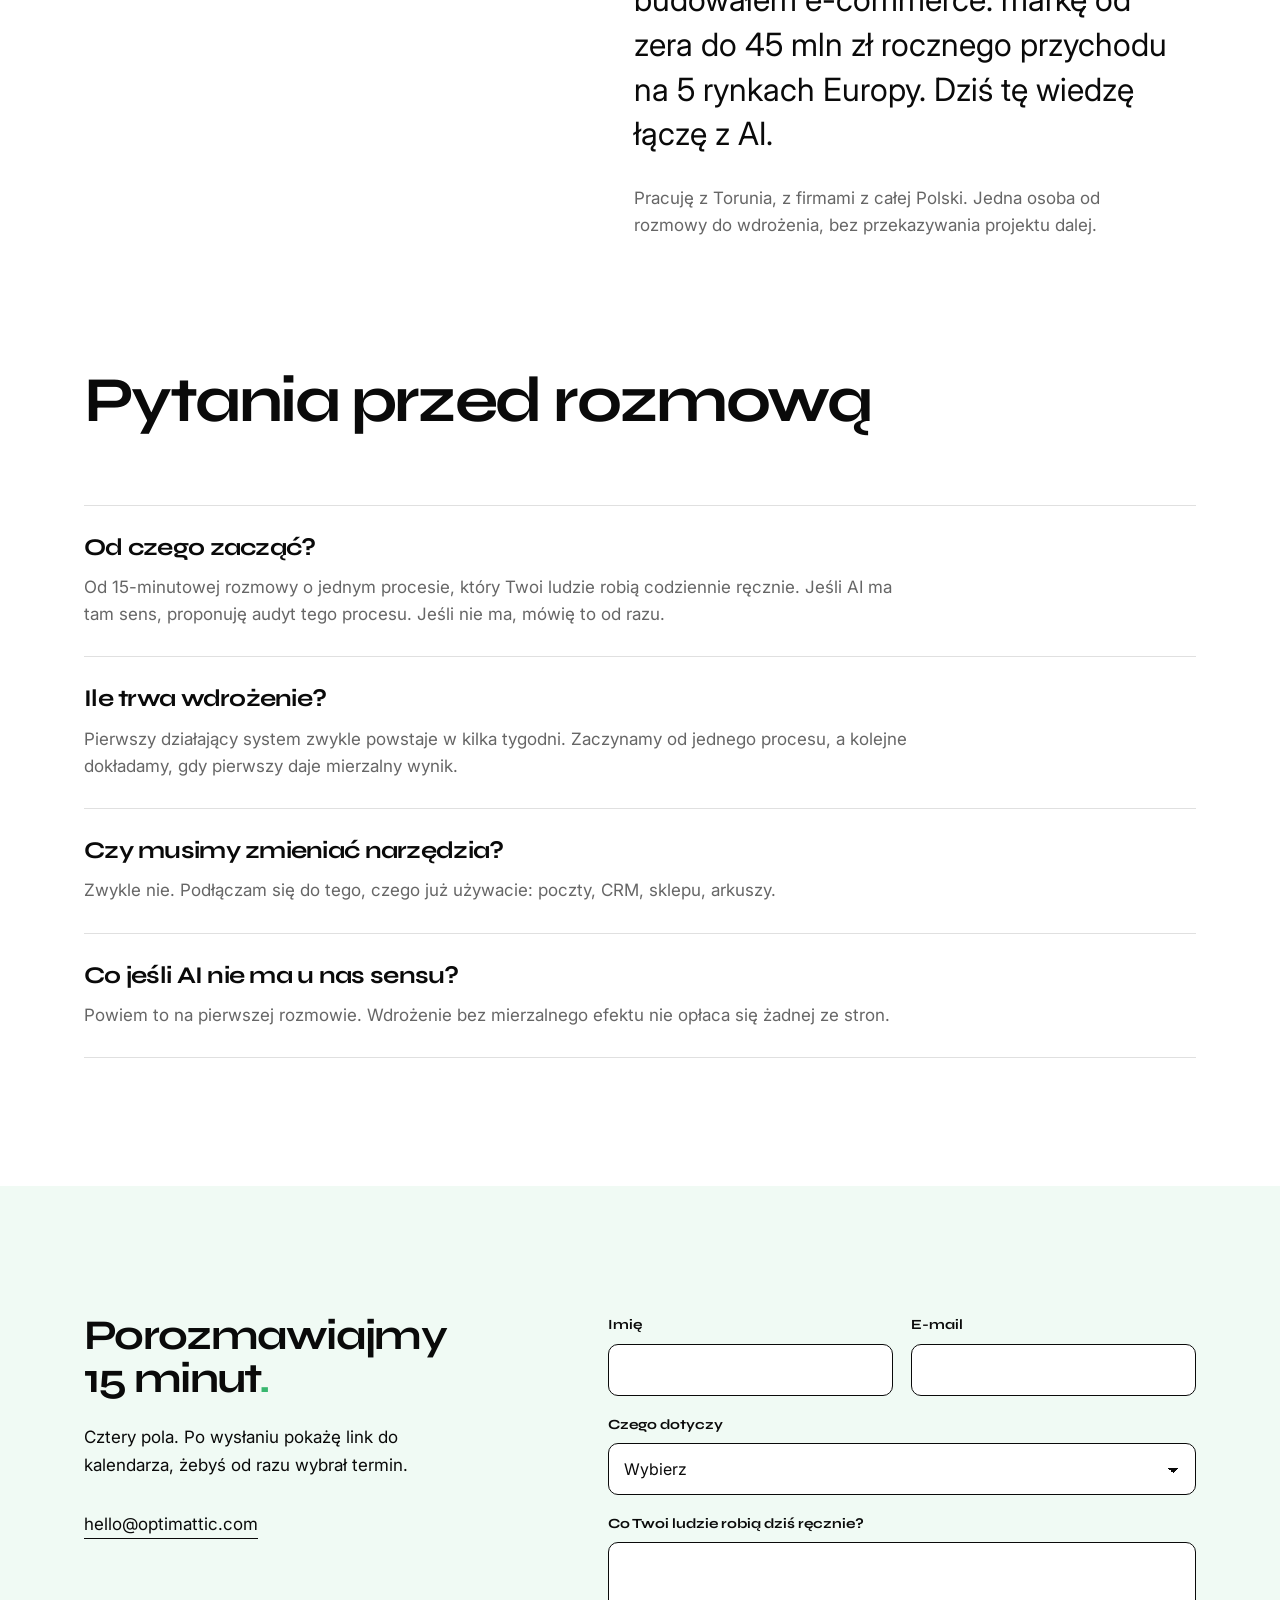
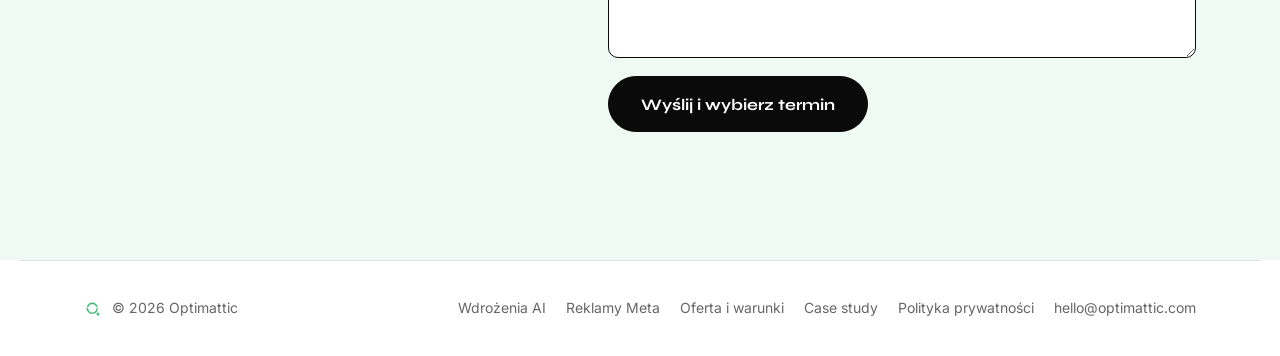
==== commit debce117: "feat: jedno menu i stopka na wszystkich stronach, wspólny site.css Codex job 1103-090509-220b via co" ====
--- a/index.html
+++ b/index.html
@@ -22,6 +22,7 @@
 <link rel="preconnect" href="https://fonts.googleapis.com">
 <link rel="preconnect" href="https://fonts.gstatic.com" crossorigin>
 <link href="https://fonts.googleapis.com/css2?family=Syne:wght@700;800&family=Inter:wght@400;500&display=swap" rel="stylesheet">
+<link rel="stylesheet" href="site.css?v=1">
 <script type="application/ld+json">
 {"@context":"https://schema.org","@graph":[{"@type":"ProfessionalService","@id":"https://optimattic.com/#org","name":"Optimattic","url":"https://optimattic.com/","logo":"https://optimattic.com/logo.png","image":"https://optimattic.com/og-pl.png","email":"hello@optimattic.com","description":"Jednoosobowa firma z Torunia. Wdrożenia AI w polskich firmach (konsultacje, audyty, wdrożenia, szkolenia zespołów) oraz reklamy Meta z pomiarem sprzedaży opartym na płatnościach.","address":{"@type":"PostalAddress","addressLocality":"Toruń","addressCountry":"PL"},"areaServed":{"@type":"Country","name":"Polska"},"founder":{"@id":"https://optimattic.com/#lukasz"},"knowsAbout":["wdrożenia AI","automatyzacja procesów","pozyskiwanie klientów B2B","reklamy Meta","pomiar sprzedaży","Conversions API"]},{"@type":"Person","@id":"https://optimattic.com/#lukasz","name":"Łukasz Ziółkowski","jobTitle":"Założyciel","worksFor":{"@id":"https://optimattic.com/#org"},"knowsAbout":["e-commerce","reklamy Meta","wdrożenia AI"]},{"@type":"WebSite","@id":"https://optimattic.com/#website","name":"Optimattic","url":"https://optimattic.com/","inLanguage":"pl-PL","publisher":{"@id":"https://optimattic.com/#org"}}]}
 </script>
@@ -43,12 +44,8 @@
 .t-head{font-family:'Syne',sans-serif;font-weight:700;font-size:clamp(2.3rem,5vw,4.5rem);line-height:1.02;letter-spacing:-.04em}
 .t-sub{font-family:'Syne',sans-serif;font-weight:700;font-size:1.5rem;line-height:1.18;letter-spacing:-.03em}
 .muted{color:var(--gray)}.section{padding-top:clamp(80px,10vw,144px);padding-bottom:clamp(80px,10vw,144px)}
-#kiedy,#jak,#faq,#kontakt{scroll-margin-top:var(--header-height,96px)}
-.nav{position:sticky;top:0;z-index:50;display:flex;align-items:center;justify-content:space-between;gap:16px;padding:12px var(--pad);background:rgba(255,255,255,.94);backdrop-filter:blur(8px);border-bottom:1px solid var(--border)}
-.nav img{height:26px;width:auto}.nav__right{display:flex;align-items:center;justify-content:flex-end;flex-wrap:wrap;gap:8px 20px}.nav__links{display:contents}
-.nav__link{color:var(--black);text-decoration:none;font-size:14px;font-weight:500;white-space:nowrap;transition:opacity .25s var(--ease),transform .25s var(--ease)}.nav__link:hover{opacity:.65;transform:translateY(-1px)}
-.lang{display:inline-flex;align-items:center;justify-content:center;min-height:44px;min-width:44px;padding:0 12px;border:1px solid var(--border);border-radius:100px;color:var(--black);text-decoration:none;font-size:14px;font-weight:500;transition:opacity .25s var(--ease),transform .25s var(--ease)}.lang:hover{opacity:.65;transform:translateY(-1px)}
-.btn{display:inline-flex;align-items:center;justify-content:center;min-height:56px;padding:12px 32px;border:1px solid var(--black);border-radius:100px;background:var(--black);color:var(--white);text-align:center;text-decoration:none;cursor:pointer;font-family:'Syne',sans-serif;font-weight:700;font-size:16px;line-height:1.2;transition:opacity .25s var(--ease),transform .25s var(--ease)}.btn:hover{opacity:.82;transform:translateY(-2px)}.btn:active{transform:translateY(0)}.btn--sm{min-height:44px;padding:8px 20px;font-size:14px;white-space:nowrap}
+#kiedy,#jak,#faq,#kontakt{scroll-margin-top:var(--header-height,84px)}
+.btn{display:inline-flex;align-items:center;justify-content:center;min-height:56px;padding:12px 32px;border:1px solid var(--black);border-radius:100px;background:var(--black);color:var(--white);text-align:center;text-decoration:none;cursor:pointer;font-family:'Syne',sans-serif;font-weight:700;font-size:16px;line-height:1.2;transition:opacity .25s var(--ease),transform .25s var(--ease)}.btn:hover{opacity:.82;transform:translateY(-2px)}.btn:active{transform:translateY(0)}
 .textlink{display:inline-flex;align-items:center;gap:8px;color:var(--black);text-decoration:none;font-family:'Syne',sans-serif;font-weight:700;font-size:15px;border-bottom:2px solid var(--green);padding-bottom:3px;transition:opacity .25s var(--ease),transform .25s var(--ease)}.textlink:hover{opacity:.7;transform:translateY(-2px)}
 .reveal{transition:opacity .5s var(--ease),transform .5s var(--ease)}.js .reveal.is-armed{opacity:0;transform:translateY(14px)}
 .hero{position:relative;overflow-x:clip;min-height:760px;padding-top:clamp(72px,9vw,120px);padding-bottom:clamp(100px,11vw,150px)}.hero__mark{position:absolute;z-index:0;width:clamp(280px,46vw,680px);height:auto;right:-8vw;top:clamp(90px,10vw,140px);pointer-events:none}.hero__inner{position:relative;z-index:1}.hero h1{max-width:9.5ch;margin-bottom:clamp(28px,4vw,50px)}.hero h1 span,.dot-green{color:var(--green)}.hero__lead{font-size:clamp(1.3rem,2.4vw,1.7rem);line-height:1.4;max-width:34ch;margin-bottom:36px}.hero__actions{display:flex;align-items:center;flex-wrap:wrap;gap:20px 30px}
@@ -59,11 +56,10 @@
 .faq{padding-top:0}.faq h2{margin-bottom:clamp(44px,6vw,72px)}.faq__item{padding:28px 0;border-top:1px solid var(--border)}.faq__item:last-child{border-bottom:1px solid var(--border)}.faq__item h3{margin-bottom:12px}.faq__item p{max-width:76ch;color:var(--gray)}
 .contact{background:var(--mint)}.contact__grid{display:grid;grid-template-columns:minmax(0,.85fr) minmax(0,1.15fr);gap:clamp(36px,7vw,100px)}.contact h2{max-width:12ch;margin-bottom:24px}.contact__intro{max-width:33ch;margin-bottom:32px}.contact__details{display:grid;gap:6px}.contact__details a{color:var(--black);text-decoration:none;width:max-content;border-bottom:1px solid var(--black)}
 .form{display:grid;grid-template-columns:1fr 1fr;gap:18px}.field{display:grid;gap:7px;align-content:start}.field--full,.form-foot{grid-column:1/-1}.field label{font-family:'Syne',sans-serif;font-weight:700;font-size:14px}.field input,.field select,.field textarea{width:100%;min-height:52px;border:1px solid var(--black);border-radius:10px;background:var(--white);color:var(--black);font-family:'Inter',sans-serif;font-size:16px;padding:12px 15px}.field select{appearance:none;background-image:linear-gradient(45deg,transparent 50%,var(--black) 50%),linear-gradient(135deg,var(--black) 50%,transparent 50%);background-position:calc(100% - 22px) 24px,calc(100% - 17px) 24px;background-size:5px 5px,5px 5px;background-repeat:no-repeat;padding-right:36px}.field textarea{min-height:116px;resize:vertical}.field input:focus,.field select:focus,.field textarea:focus{outline:3px solid #1F7A47;outline-offset:2px}.field [aria-invalid="true"]{border-width:2px;border-color:#9B1C1C}.field-error{color:#9B1C1C;font-size:14px;line-height:1.35}.field-error:empty{display:none}.form-foot{display:flex;align-items:center;flex-wrap:wrap;gap:14px}.form-status{font-size:14px;color:var(--gray)}.form-status.err{color:var(--black);font-weight:500}.form-result{padding:30px;border:1px solid var(--border);border-radius:16px;background:var(--white)}.form-result p{margin-bottom:20px}[hidden]{display:none!important}
-.footer{border-top:1px solid var(--border);padding:36px var(--pad);display:flex;flex-wrap:wrap;gap:18px;justify-content:space-between;align-items:center;max-width:var(--max);margin:0 auto}.footer__brand{display:flex;align-items:center;gap:10px}.footer img{height:18px}.footer span,.footer a{font-size:14px;color:var(--gray)}.footer a{text-decoration:none;transition:opacity .25s var(--ease),transform .25s var(--ease)}.footer a:hover{color:var(--black);opacity:.7;transform:translateY(-1px)}.footer__links{display:flex;flex-wrap:wrap;gap:20px}
-@media(max-width:900px){.nav{flex-wrap:wrap}.nav__right{justify-content:flex-start}.hero{min-height:0}.hero__mark{opacity:.3}}
-@media(max-width:700px){.section-heading,.problem,.about__grid,.contact__grid{grid-template-columns:1fr}.section-heading{gap:18px}.hero__mark{display:none}.form{grid-template-columns:1fr}.nav{display:grid;grid-template-columns:minmax(0,1fr) auto auto;gap:0 6px;padding:8px var(--pad)}.nav img{height:clamp(16px,4.8vw,20px)}.nav__right{display:contents}.nav__links{grid-column:1/-1;grid-row:2;display:flex;align-items:center;justify-content:space-between;flex-wrap:wrap;gap:0 4px}.nav__link{display:inline-flex;align-items:center;min-height:44px;padding:0 1px;font-size:clamp(11px,3.5vw,12px)}.nav__right>.btn--sm{grid-column:2;grid-row:1}.nav__right>.lang{grid-column:3;grid-row:1}#kiedy,#jak,#faq,#kontakt{scroll-margin-top:var(--header-height,61px)}}
-@media(max-width:420px){.nav .btn--sm{padding:8px 10px;font-size:12px}.hero{padding-top:70px}.hero__actions .btn{width:100%}}
-@media(prefers-reduced-motion:reduce){.reveal,.btn,.textlink,.nav__link,.lang,.footer a{transition:none!important;transform:none!important}.js .reveal.is-armed{opacity:1;transform:none}}
+@media(max-width:900px){.hero{min-height:0}.hero__mark{opacity:.3}}
+@media(max-width:700px){.section-heading,.problem,.about__grid,.contact__grid{grid-template-columns:1fr}.section-heading{gap:18px}.hero__mark{display:none}.form{grid-template-columns:1fr}#kiedy,#jak,#faq,#kontakt{scroll-margin-top:var(--header-height,120px)}}
+@media(max-width:420px){.hero{padding-top:70px}.hero__actions .btn{width:100%}}
+@media(prefers-reduced-motion:reduce){.reveal,.btn,.textlink{transition:none!important;transform:none!important}.js .reveal.is-armed{opacity:1;transform:none}}
 /* fix: dopasowanie naglowkow do szerokosci (Syne 800: "Wdrożenia" = ok. 8,41em) */
 h1,h2,h3{overflow-wrap:break-word}
 .hero h1{max-width:8.7em}.hero .t-display{font-size:clamp(2rem,7vw,7rem)}
@@ -76,19 +72,16 @@
 </head>
 <body>
 <a class="skip" href="#main">Przejdź do treści</a>
-<nav class="nav" aria-label="Główna">
-  <a href="index.html" aria-label="Optimattic - strona główna"><img src="logo.png" alt="Optimattic" width="500" height="80"></a>
-  <div class="nav__right">
-    <div class="nav__links">
-      <a class="nav__link" href="#kiedy">Co robię</a>
-      <a class="nav__link" href="#jak">Jak pracuję</a>
-      <a class="nav__link" href="meta.html">Reklamy Meta</a>
-      <a class="nav__link" href="case.html">Case study</a>
-    </div>
-    <a class="btn btn--sm" href="https://calendar.app.google/GWuQbhH2p4hGBfy58" data-booking-url data-umami-event="booking-click" target="_blank" rel="noopener">Umów 15 minut</a>
-    <a class="lang" href="en.html" hreflang="en" aria-label="English version">EN</a>
-  </div>
-</nav>
+<header class="site-header">
+  <a class="site-header__logo" href="index.html" aria-label="Optimattic - strona główna"><img src="logo.png" alt="Optimattic" width="500" height="80"></a>
+  <nav class="site-header__links" aria-label="Główna">
+    <a class="site-header__link" href="index.html" aria-current="page">Wdrożenia AI</a>
+    <a class="site-header__link" href="meta.html">Reklamy Meta</a>
+    <a class="site-header__link" href="case.html">Case study</a>
+  </nav>
+  <a class="btn site-header__cta" href="https://calendar.app.google/GWuQbhH2p4hGBfy58" data-booking-url data-umami-event="booking-click" target="_blank" rel="noopener">Umów 15 minut</a>
+  <a class="site-header__lang" href="en.html" hreflang="en" aria-label="English version">EN</a>
+</header>
 <main id="main">
 <section class="hero" aria-labelledby="hero-title">
   <svg class="hero__mark" viewBox="0 0 180 180" aria-hidden="true" focusable="false"><circle cx="85" cy="85" r="58" fill="none" stroke="#38B76F" stroke-width="18"/><rect x="15" y="70" width="30" height="5" fill="#FFFFFF"/><rect x="125" y="70" width="30" height="5" fill="#FFFFFF"/><circle cx="143" cy="138" r="12" fill="#38B76F"/></svg>
@@ -109,11 +102,21 @@
 <section class="section wrap faq" id="faq" aria-labelledby="faq-title"><h2 class="t-head reveal" id="faq-title">Pytania przed rozmową</h2><div class="faq__item reveal"><h3 class="t-sub">Od czego zacząć?</h3><p>Od 15-minutowej rozmowy o jednym procesie, który Twoi ludzie robią codziennie ręcznie. Jeśli AI ma tam sens, proponuję audyt tego procesu. Jeśli nie ma, mówię to od razu.</p></div><div class="faq__item reveal"><h3 class="t-sub">Ile trwa wdrożenie?</h3><p>Pierwszy działający system zwykle powstaje w kilka tygodni. Zaczynamy od jednego procesu, a kolejne dokładamy, gdy pierwszy daje mierzalny wynik.</p></div><div class="faq__item reveal"><h3 class="t-sub">Czy musimy zmieniać narzędzia?</h3><p>Zwykle nie. Podłączam się do tego, czego już używacie: poczty, CRM, sklepu, arkuszy.</p></div><div class="faq__item reveal"><h3 class="t-sub">Co jeśli AI nie ma u nas sensu?</h3><p>Powiem to na pierwszej rozmowie. Wdrożenie bez mierzalnego efektu nie opłaca się żadnej ze stron.</p></div></section>
 <section class="section contact" id="kontakt" aria-labelledby="kontakt-title"><div class="wrap contact__grid"><div class="reveal"><h2 class="t-head" id="kontakt-title">Porozmawiajmy 15 minut<span class="dot-green">.</span></h2><p class="contact__intro form-intro">Cztery pola. Po wysłaniu pokażę link do kalendarza, żebyś od razu wybrał termin.</p><div class="contact__details"><a href="mailto:hello@optimattic.com">hello@optimattic.com</a></div></div><div class="reveal"><form class="form" method="POST" action="https://formspree.io/f/mykjnzey"><input type="hidden" name="_subject" value="Optimattic - zapytanie ze strony głównej"><div class="field"><label for="name">Imię</label><input type="text" id="name" name="name" required autocomplete="given-name" aria-describedby="name-error"><span class="field-error" role="alert" id="name-error"></span></div><div class="field"><label for="email">E-mail</label><input type="email" id="email" name="email" required autocomplete="email" inputmode="email" aria-describedby="email-error"><span class="field-error" role="alert" id="email-error"></span></div><div class="field field--full"><label for="topic">Czego dotyczy</label><select id="topic" name="topic" required aria-describedby="topic-error"><option value="" disabled selected>Wybierz</option><option>Pozyskiwanie klientów B2B</option><option>Reklamy i pomiar sprzedaży</option><option>Treści i marketing</option><option>Szkolenie zespołu</option><option>Jeszcze nie wiem</option></select><span class="field-error" role="alert" id="topic-error"></span></div><div class="field field--full"><label for="manual">Co Twoi ludzie robią dziś ręcznie?</label><textarea id="manual" name="manual" rows="3"></textarea></div><div class="form-foot"><button type="submit" class="btn">Wyślij i wybierz termin</button><p class="form-status" role="status" aria-live="polite"></p></div><input type="hidden" name="utm_source" value=""><input type="hidden" name="utm_medium" value=""><input type="hidden" name="utm_campaign" value=""><input type="hidden" name="utm_content" value=""><input type="hidden" name="utm_term" value=""><input type="hidden" name="strona" value=""></form><div class="form-result" tabindex="-1" hidden><p>Dziękuję za wiadomość. Wybierz termin 15-minutowej rozmowy w kalendarzu.</p><a class="btn" href="https://calendar.app.google/GWuQbhH2p4hGBfy58" data-booking-url data-umami-event="booking-click" target="_blank" rel="noopener">Wybierz termin</a></div></div></div></section>
 </main>
-<footer class="footer"><div class="footer__brand"><img src="favicon.png" alt="" width="18" height="18"><span>© 2026 Optimattic</span></div><div class="footer__links"><a href="meta.html">Reklamy Meta</a><a href="case.html">Case study</a><a href="polityka-prywatnosci-aplikacji.html">Polityka prywatności</a></div></footer>
+<footer class="site-footer">
+  <div class="site-footer__brand"><img src="favicon.png" alt="" width="18" height="18"><span>© 2026 Optimattic</span></div>
+  <nav class="site-footer__links" aria-label="Stopka">
+    <a href="index.html">Wdrożenia AI</a>
+    <a href="meta.html">Reklamy Meta</a>
+    <a href="marketing.html">Oferta i warunki</a>
+    <a href="case.html">Case study</a>
+    <a href="polityka-prywatnosci-aplikacji.html">Polityka prywatności</a>
+    <a href="mailto:hello@optimattic.com">hello@optimattic.com</a>
+  </nav>
+</footer>
 <script>
 document.documentElement.classList.add('js');
 (function(){
-  var header = document.querySelector('.nav');
+  var header = document.querySelector('.site-header');
   if(header){
     var setHeaderHeight = function(){document.documentElement.style.setProperty('--header-height',header.getBoundingClientRect().height+'px');};
     setHeaderHeight();
--- a/site.css
+++ b/site.css
@@ -0,0 +1,24 @@
+.site-header,.site-header *,.site-footer,.site-footer *{box-sizing:border-box}
+.site-header{position:sticky;top:0;z-index:60;display:flex;align-items:center;justify-content:space-between;gap:16px;padding:12px clamp(20px,5vw,80px);background:rgba(255,255,255,.94);backdrop-filter:blur(8px);-webkit-backdrop-filter:blur(8px);border-bottom:1px solid var(--border,#E0E0E0)}
+.site-header__logo{display:block;flex:none}
+.site-header__logo img{display:block;width:auto;max-width:none;height:26px}
+.site-header__links{display:flex;align-items:center;justify-content:flex-end;flex-wrap:wrap;gap:4px 18px;margin-left:auto}
+.site-header__link{display:inline-flex;align-items:center;min-height:44px;border-bottom:2px solid transparent;color:var(--black,#0A0A0A);text-decoration:none;font-family:'Inter',system-ui,sans-serif;font-size:14px;font-weight:500;white-space:nowrap;transition:opacity .25s ease,transform .25s ease}
+.site-header__link:hover{opacity:.65;transform:translateY(-1px)}
+.site-header__link[aria-current="page"]{border-bottom-color:#38B76F}
+.site-header .site-header__cta{display:inline-flex;flex:none;align-items:center;justify-content:center;min-height:44px;width:auto;padding:8px 20px;border:1px solid var(--black,#0A0A0A);border-radius:100px;background:var(--black,#0A0A0A);color:var(--white,#FFFFFF);text-align:center;text-decoration:none;font-family:'Syne',system-ui,sans-serif;font-size:14px;font-weight:700;line-height:1.2;white-space:nowrap;transition:opacity .25s ease,transform .25s ease}
+.site-header .site-header__cta:hover{border-color:var(--black,#0A0A0A);background:var(--black,#0A0A0A);color:var(--white,#FFFFFF);opacity:.82;transform:translateY(-2px)}
+.site-header .site-header__cta:active{transform:translateY(0)}
+.site-header__lang{display:inline-flex;flex:none;align-items:center;justify-content:center;min-width:44px;min-height:44px;padding:0 12px;border:1px solid var(--border,#E0E0E0);border-radius:100px;color:var(--black,#0A0A0A);text-decoration:none;font-family:'Inter',system-ui,sans-serif;font-size:14px;font-weight:500;transition:opacity .25s ease,transform .25s ease}
+.site-header__lang:hover{opacity:.65;transform:translateY(-1px)}
+.site-header :focus-visible,.site-footer :focus-visible{outline:3px solid var(--black,#0A0A0A);outline-offset:3px}
+.site-footer{display:flex;align-items:center;justify-content:space-between;flex-wrap:wrap;gap:18px;max-width:var(--max,1240px);margin:0 auto;padding:36px var(--pad,clamp(20px,5vw,80px));border-top:1px solid var(--border,#E0E0E0);font-family:'Inter',system-ui,sans-serif}
+.site-footer__brand{display:flex;align-items:center;gap:10px}
+.site-footer__brand img{display:block;width:18px;height:18px}
+.site-footer__brand span,.site-footer__links a{color:var(--gray,#666666);font-size:14px}
+.site-footer__links{display:flex;align-items:center;flex-wrap:wrap;gap:8px 20px}
+.site-footer__links a{text-decoration:none;transition:opacity .25s ease,transform .25s ease}
+.site-footer__links a:hover{color:var(--black,#0A0A0A);opacity:.7;transform:translateY(-1px)}
+@media(max-width:900px) and (min-width:701px){.site-header{gap:8px;padding-right:12px;padding-left:12px}.site-header__logo img{height:22px}.site-header__links{gap:4px 10px}.site-header__link{font-size:12px}.site-header .site-header__cta{padding-right:10px;padding-left:10px;font-size:12px}}
+@media(max-width:700px){.site-header{display:grid;grid-template-columns:minmax(0,1fr) auto auto;gap:0 6px;padding:8px 12px}.site-header__logo{grid-column:1;grid-row:1;min-width:0}.site-header__logo img{width:auto;max-width:100%;height:clamp(16px,5vw,20px)}.site-header__links{grid-column:1/-1;grid-row:2;justify-content:flex-start;gap:0 12px;margin:0}.site-header__link{min-height:44px;font-size:12px}.site-header .site-header__cta{grid-column:2;grid-row:1;padding:0 8px;font-size:12px}.site-header__lang{grid-column:3;grid-row:1}}
+@media(prefers-reduced-motion:reduce){.site-header__link,.site-header__cta,.site-header__lang,.site-footer__links a{transition:none!important;transform:none!important}}
